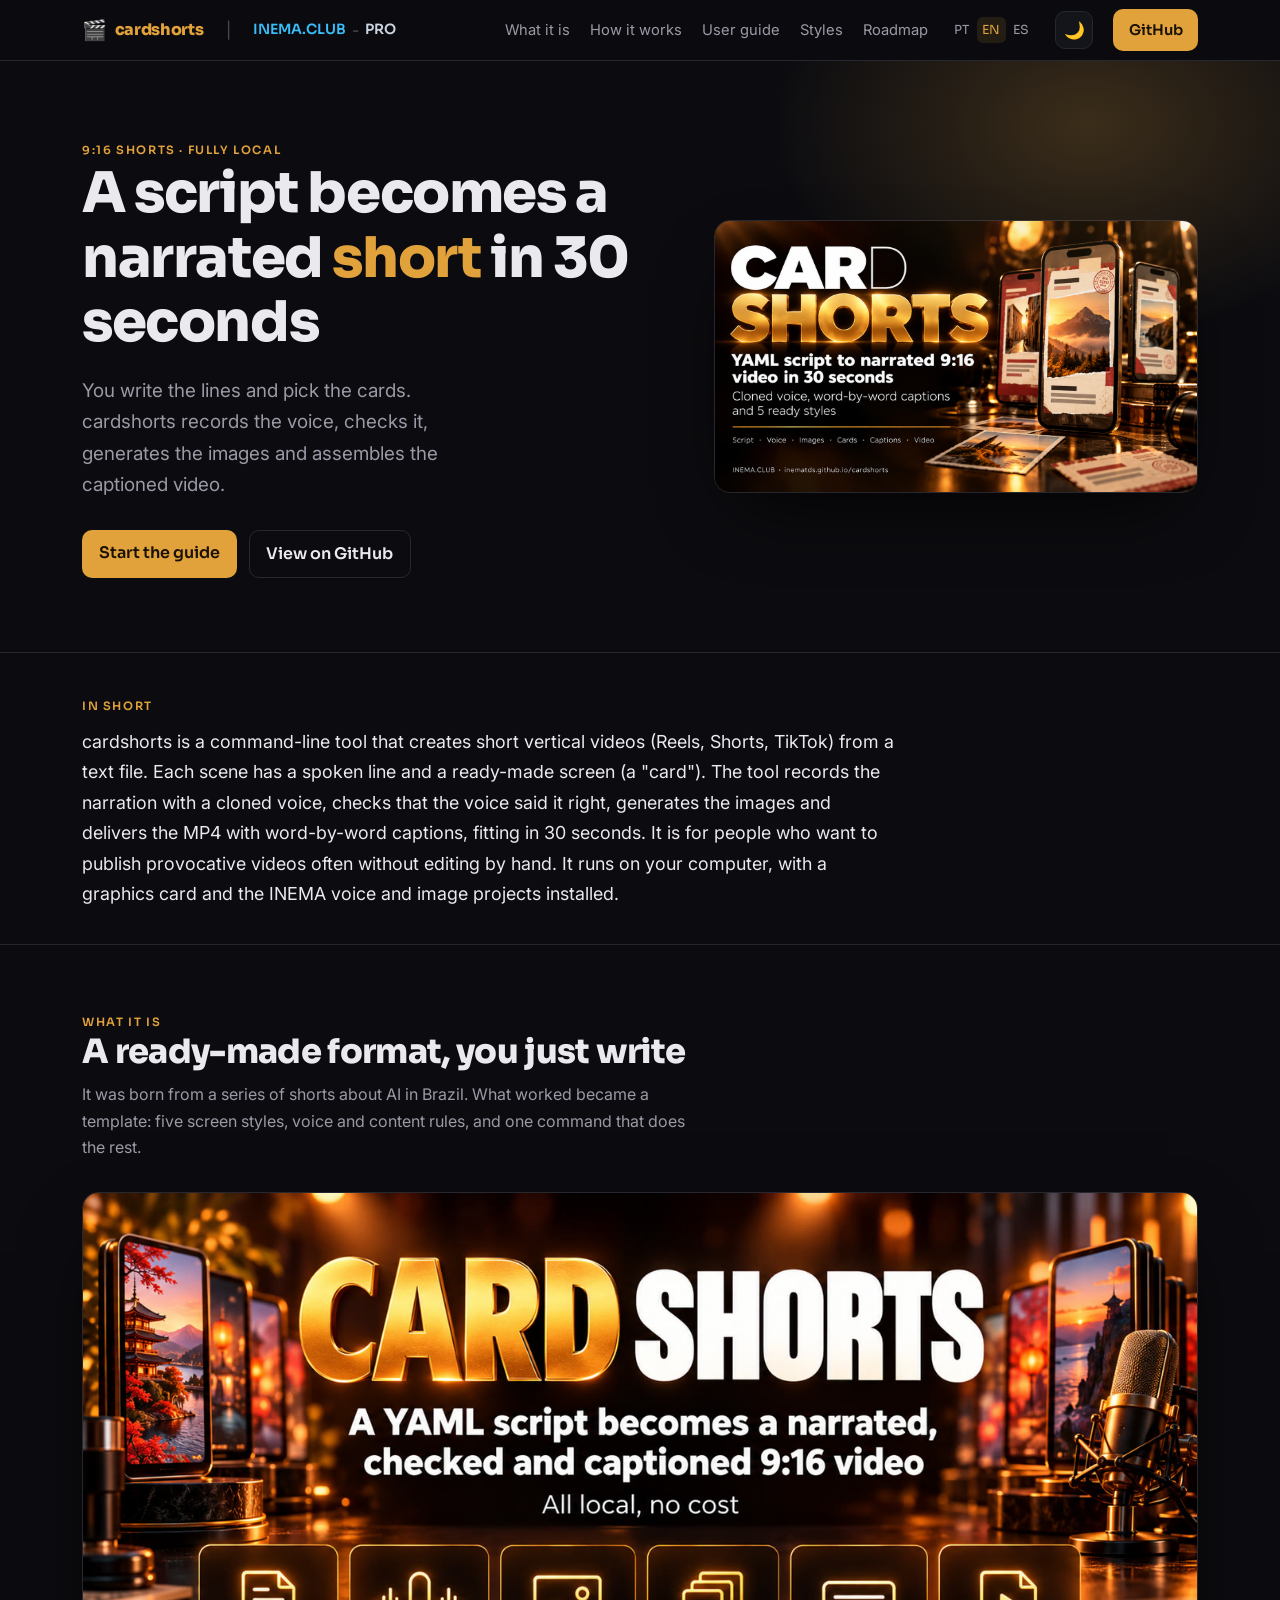
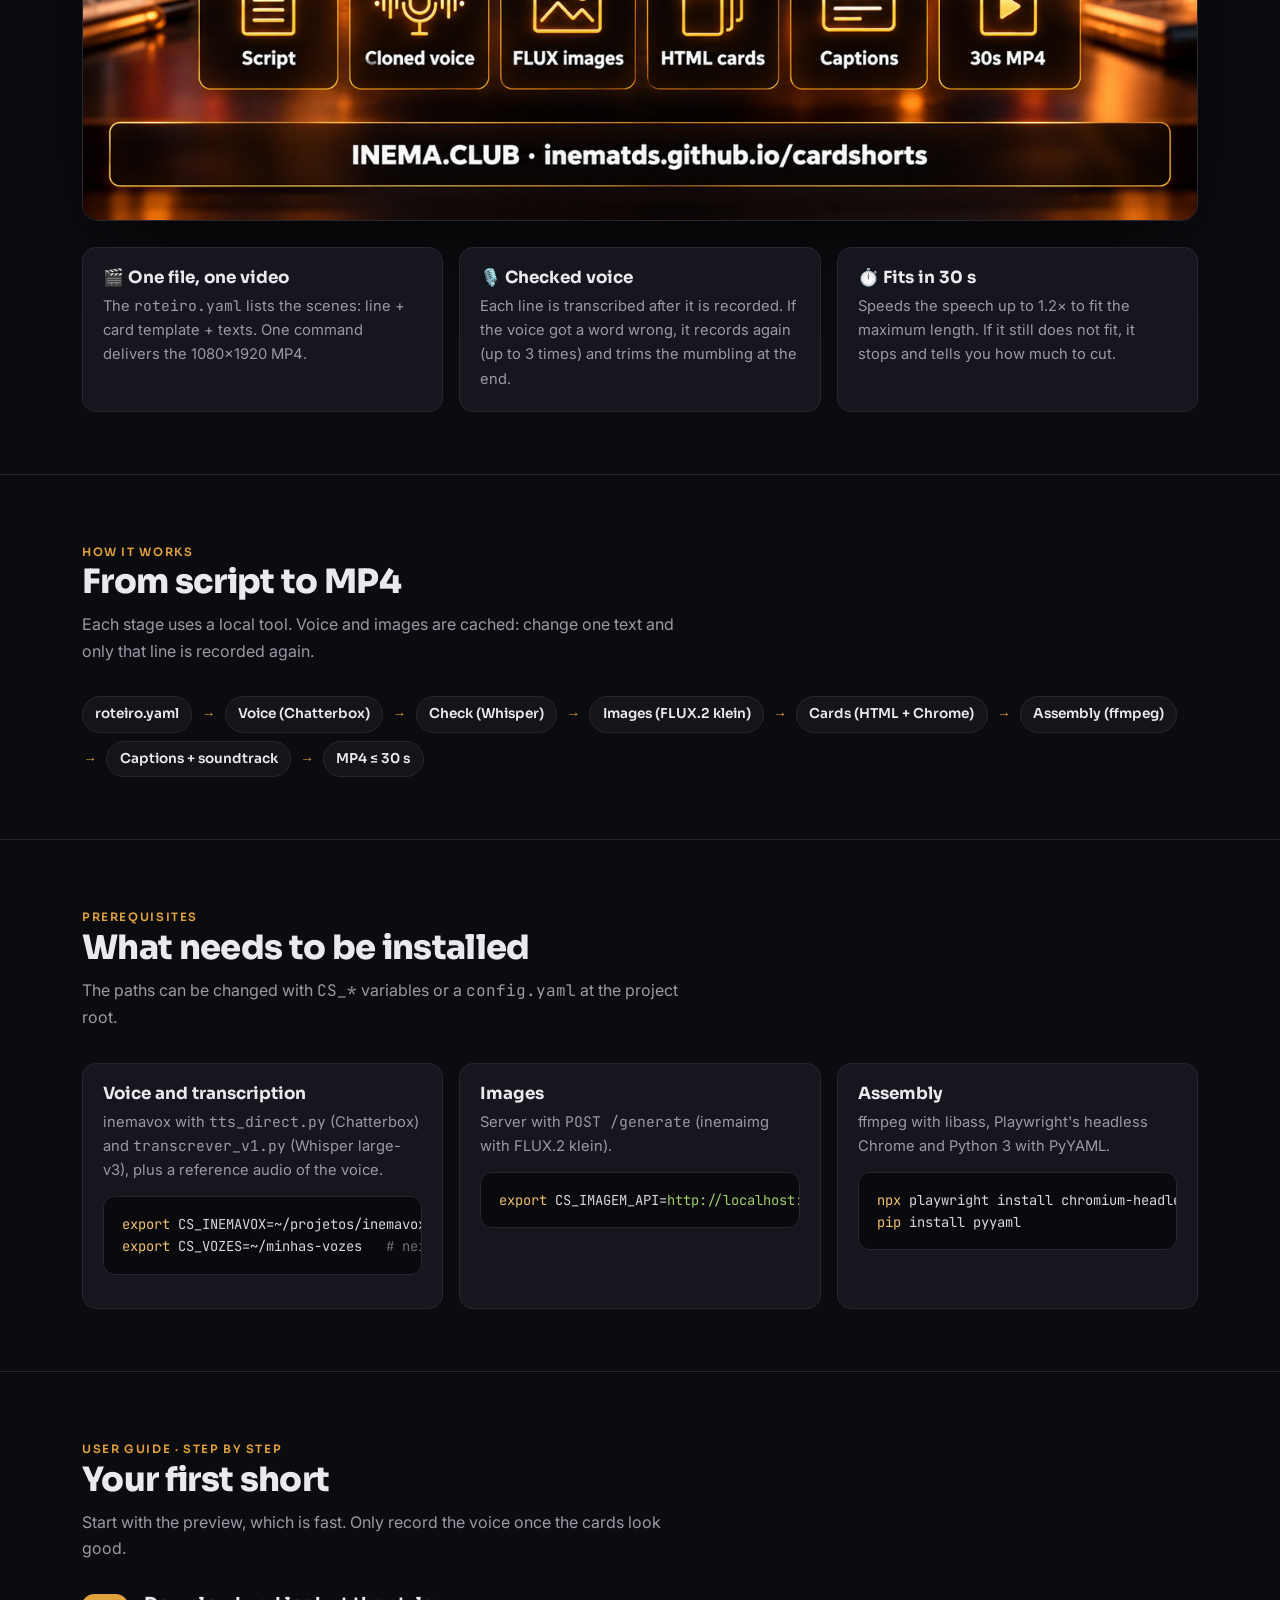
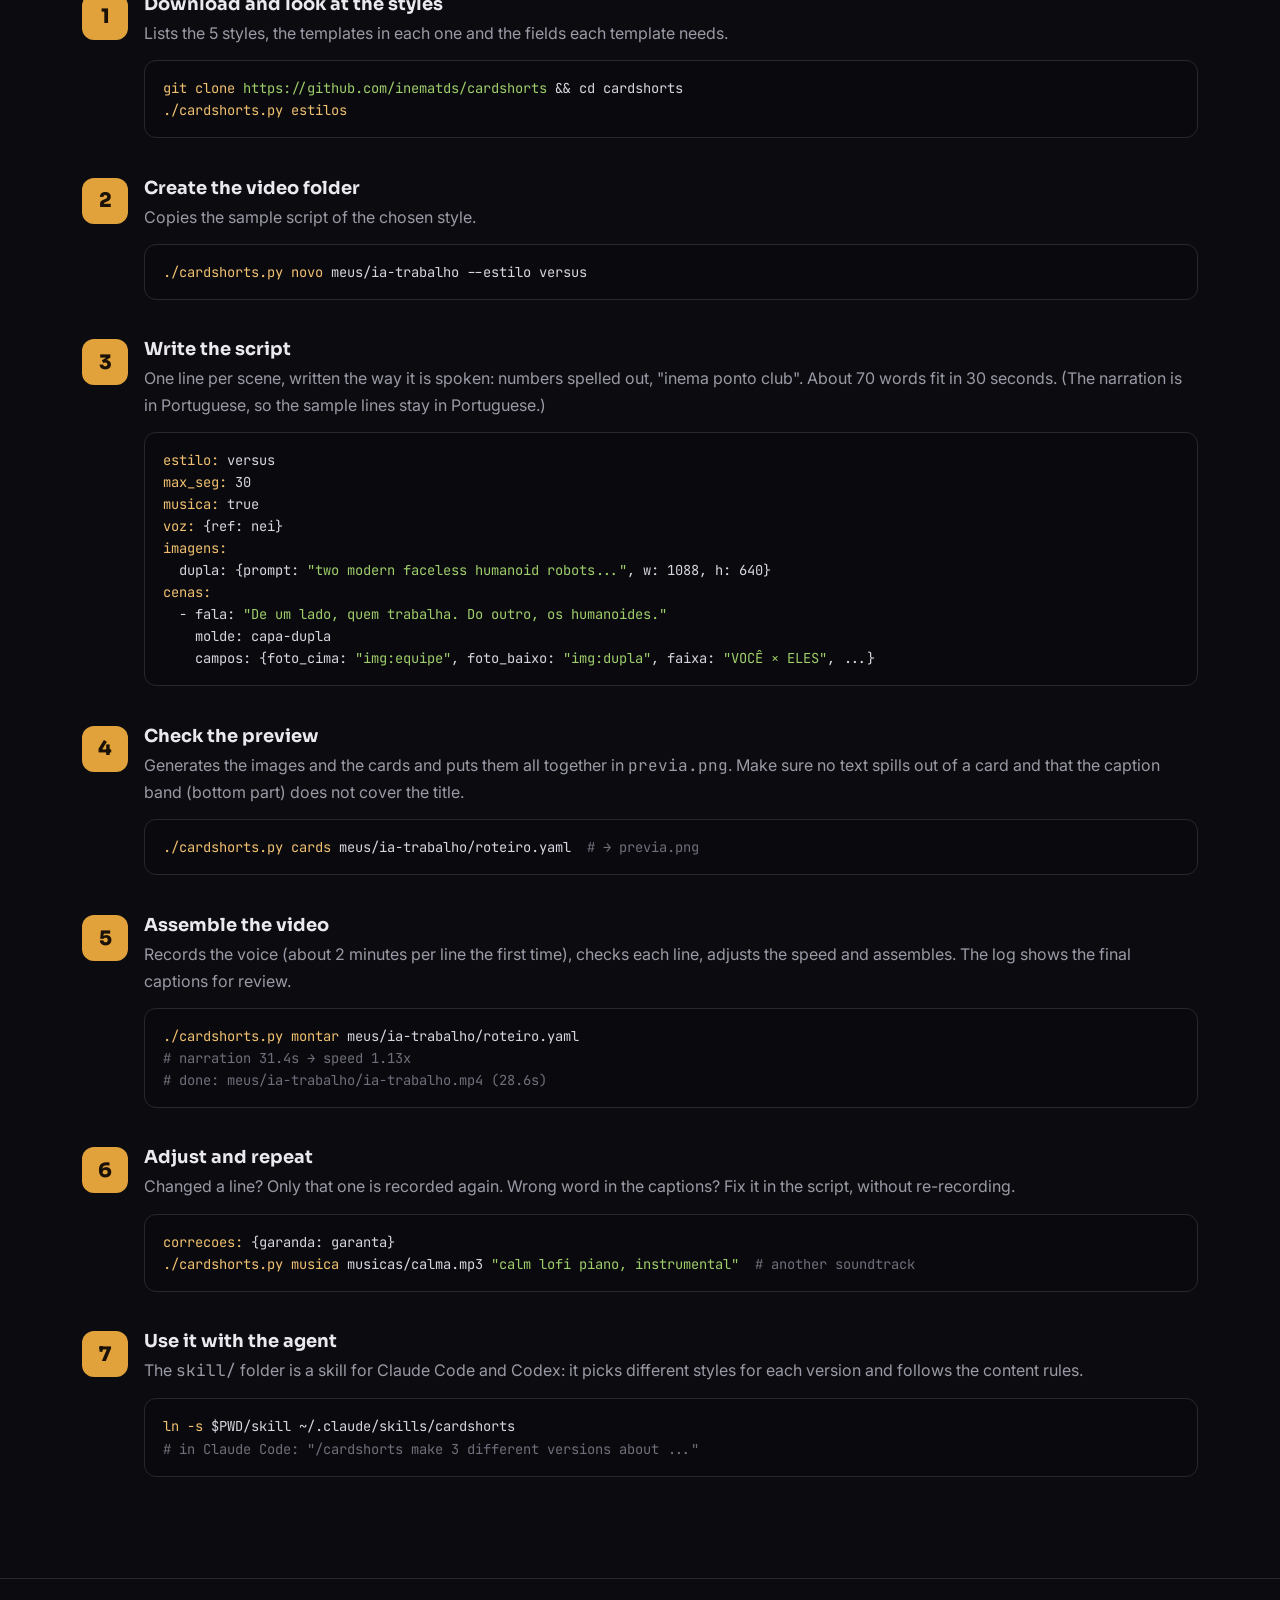
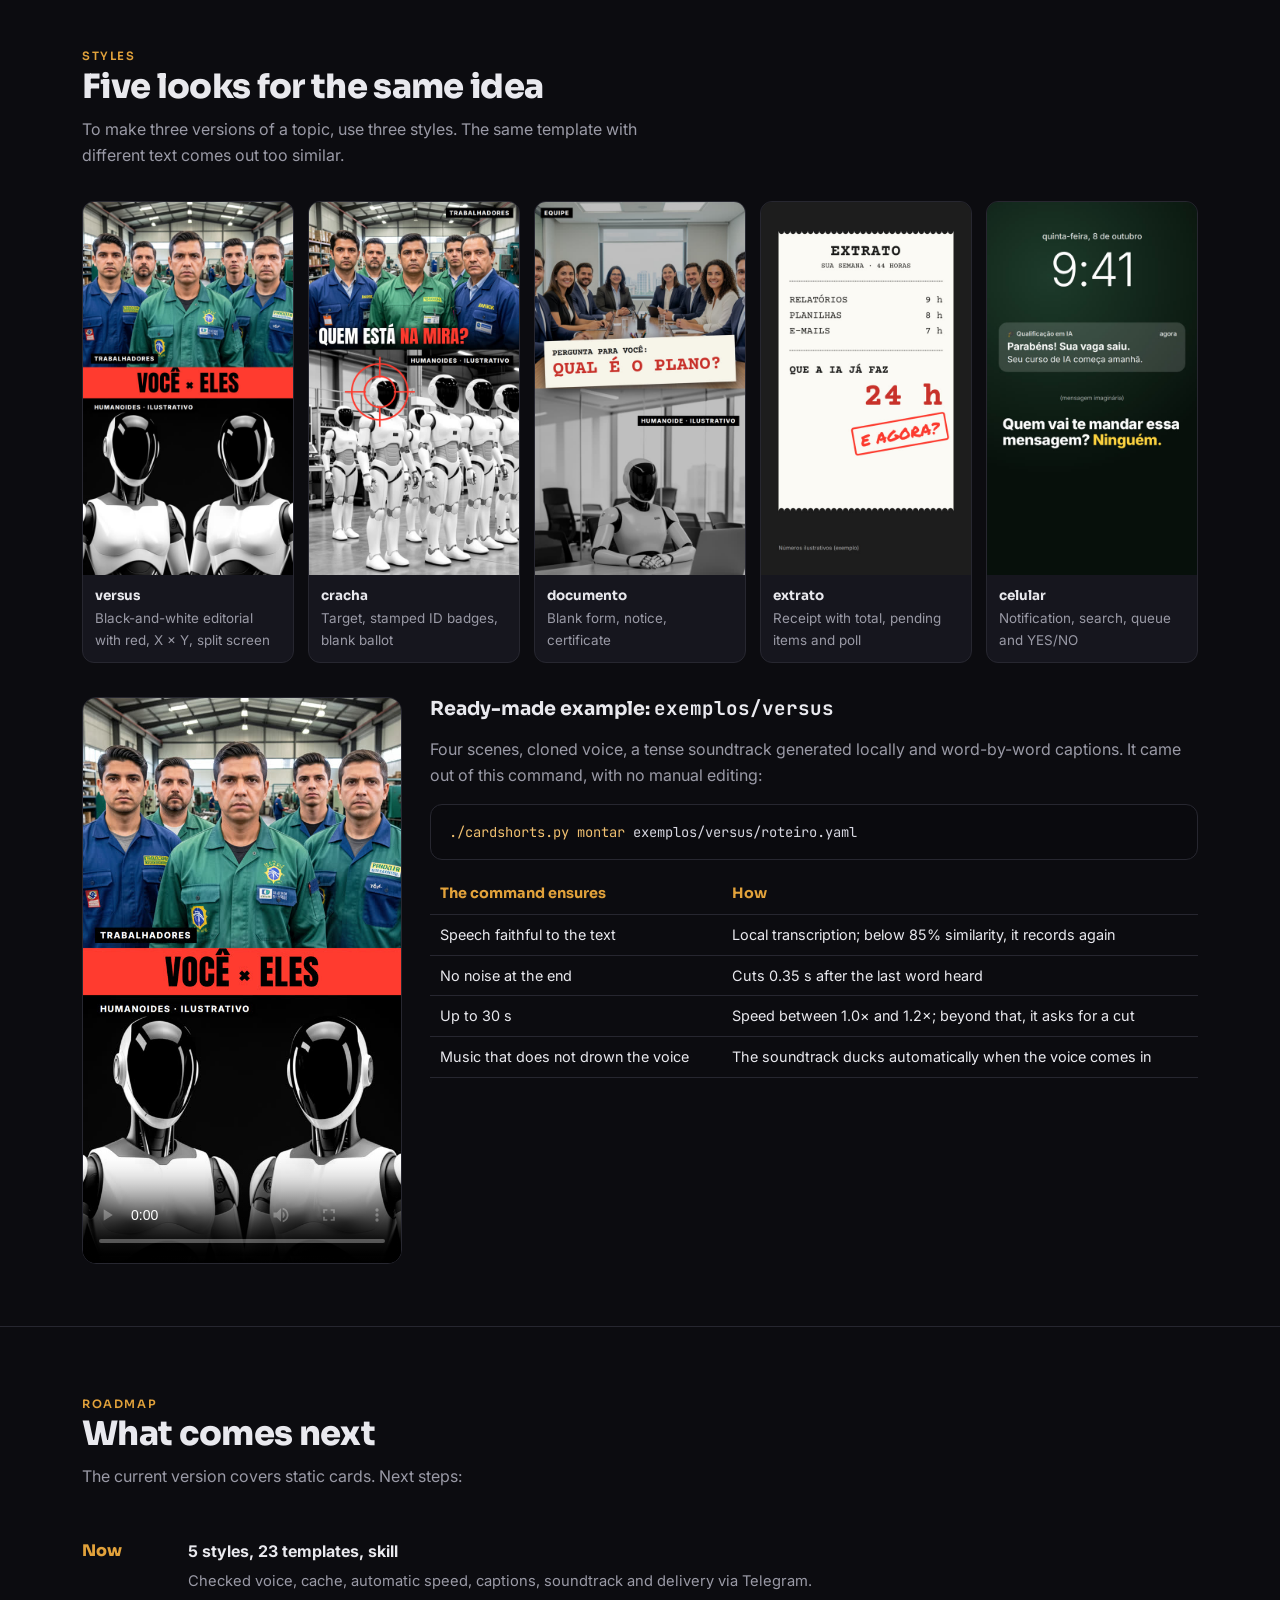
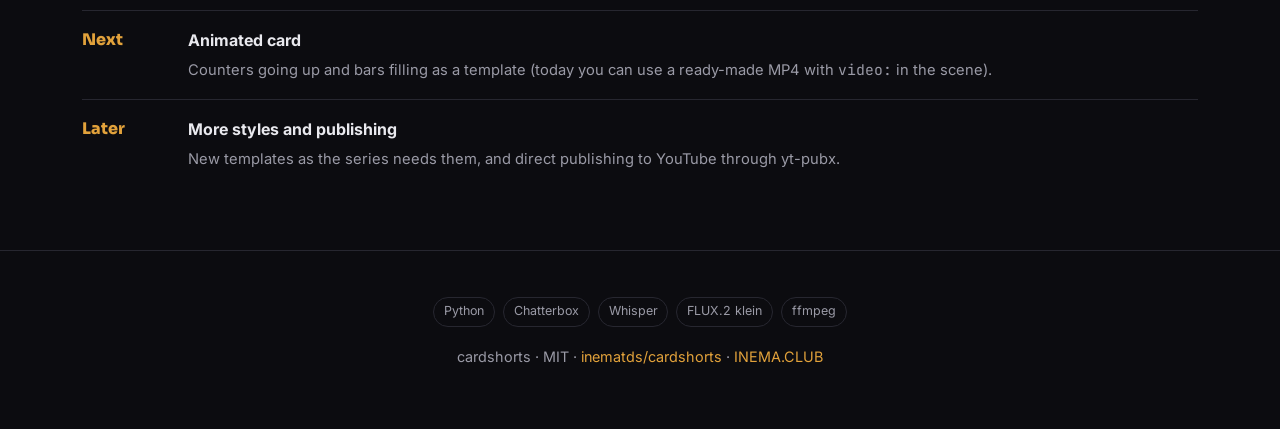
==== guia/en/index.html @ f358d2c5 "feat: arckhe-cardshorts - Arckhé AI" ====
<!DOCTYPE html>
<html lang="en">
<head>
<meta charset="utf-8">
<meta name="viewport" content="width=device-width, initial-scale=1">
<title>cardshorts — narrated 9:16 shorts from cards</title>
<meta name="description" content="Local tool that turns a YAML script into a narrated 9:16 short with a cloned voice, word-by-word captions and 5 ready-made card styles.">
<link rel="alternate" hreflang="pt-BR" href="https://inematds.github.io/cardshorts/guia/">
<link rel="alternate" hreflang="en" href="https://inematds.github.io/cardshorts/guia/en/">
<link rel="alternate" hreflang="es" href="https://inematds.github.io/cardshorts/guia/es/">
<link rel="preconnect" href="https://fonts.googleapis.com">
<link rel="preconnect" href="https://fonts.gstatic.com" crossorigin>
<link href="https://fonts.googleapis.com/css2?family=Sora:wght@400;600;800&family=Inter:wght@400;500;600&family=JetBrains+Mono:wght@400;600&display=swap" rel="stylesheet">
<style>
  :root{
    --bg:#0c0c10; --bg2:#14141b; --card:#16161e; --line:#272730;
    --txt:#e9e9ee; --mut:#9a9aa6; --amb:#E2A23B; --amb2:#f0c070; --sky:#38bdf8; --pro:#cbd5e1;
    color-scheme:dark;
  }
  body.light{
    --bg:#f6f7f9; --bg2:#eceef2; --card:#ffffff; --line:#e1e3ea;
    --txt:#1a1a22; --mut:#5b5b68; --amb:#b9791d; --amb2:#a16207; --sky:#0369a1; --pro:#b45309;
    color-scheme:light;
  }
  body.light .hero .glow{opacity:.5}
  body.light pre{background:#0e0e14;color:#d6d6e0}
  body.light pre .c{color:#8a8a98}
  *{box-sizing:border-box}
  html{scroll-behavior:smooth}
  body{margin:0;background:var(--bg);color:var(--txt);font:16px/1.65 Inter,system-ui,sans-serif;-webkit-font-smoothing:antialiased}
  h1,h2,h3{font-family:Sora,sans-serif;line-height:1.15;margin:0}
  a{color:var(--amb);text-decoration:none}
  code,pre{font-family:"JetBrains Mono",monospace}
  .wrap{max-width:1160px;margin:0 auto;padding:0 22px}
  .mut{color:var(--mut)} .amb{color:var(--amb)}
  .chip{display:inline-block;font-size:.72rem;letter-spacing:.14em;text-transform:uppercase;color:var(--amb);font-weight:600;font-family:Sora}
  nav{position:sticky;top:0;z-index:30;backdrop-filter:blur(12px);background:rgba(12,12,16,.78);border-bottom:1px solid var(--line)}
  nav .wrap{display:flex;align-items:center;gap:22px;height:60px}
  nav .brand{display:flex;align-items:center;gap:8px;font-family:Sora;font-weight:800;letter-spacing:-.02em;color:var(--amb)}
  nav .brand .emoji{font-size:1.25rem}
  nav .sep{color:var(--mut);opacity:.45}
  nav .inema{color:var(--sky);font-weight:600;font-size:.88rem;font-family:Sora}
  nav .inema:hover{filter:brightness(1.15)}
  nav .pro{color:var(--pro);font-weight:600;font-size:.88rem;font-family:Sora}
  nav .pro:hover{filter:brightness(1.15)}
  nav .clubpro{display:inline-flex;align-items:center;gap:6px}
  nav .links{margin-left:auto;display:flex;align-items:center;gap:20px;font-size:.92rem}
  nav .links a.sec{color:var(--mut)} nav .links a.sec:hover{color:var(--txt)}
  .lang{display:inline-flex;gap:2px;font-family:Sora;font-size:.78rem}
  .lang a{color:var(--mut);padding:.2em .45em;border-radius:6px} .lang a.on{color:var(--amb);background:rgba(226,162,59,.12)}
  .tgl{background:var(--bg2);border:1px solid var(--line);color:var(--txt);width:38px;height:38px;border-radius:10px;cursor:pointer;display:inline-flex;align-items:center;justify-content:center;font-size:1.05rem}
  .tgl:hover{border-color:var(--amb)}
  .btn{display:inline-block;background:var(--amb);color:#1a1206;font-weight:600;padding:.6em 1.05em;border-radius:10px;font-family:Sora}
  .btn.ghost{background:transparent;color:var(--txt);border:1px solid var(--line)}
  @media(max-width:760px){nav .links a.sec{display:none}}
  @media(max-width:520px){nav .wrap{gap:8px;padding:8px 14px;height:auto;flex-wrap:wrap} nav .links{gap:8px;margin-left:0;width:100%;justify-content:space-between} nav .btn{padding:.45em .7em;font-size:.82rem} .tgl{width:34px;height:34px}}
  .hero{position:relative;overflow:hidden;border-bottom:1px solid var(--line)}
  .hero .glow{position:absolute;inset:-40% -20% auto auto;width:70%;height:600px;background:radial-gradient(closest-side,rgba(226,162,59,.22),transparent 70%);pointer-events:none}
  .hero .wrap{display:grid;grid-template-columns:1.1fr .9fr;gap:40px;align-items:center;padding:74px 22px}
  .hero h1{font-size:clamp(2.2rem,5vw,3.5rem);font-weight:800;letter-spacing:-.025em}
  .hero p.lead{font-size:1.18rem;color:var(--mut);margin:1.1em 0 1.6em;max-width:34ch}
  .hero .cta{display:flex;gap:12px;flex-wrap:wrap}
  .hero figure{margin:0;border-radius:16px;overflow:hidden;border:1px solid var(--line);box-shadow:0 30px 80px -30px #000}
  .hero figure img{width:100%;display:block}
  .resumo{padding:38px 0 34px;border-bottom:1px solid var(--line)}
  .resumo p{font-size:1.12rem;line-height:1.7;max-width:74ch;margin:.55em 0 0}
  @media(max-width:780px){.hero .wrap{grid-template-columns:1fr;padding:48px 22px}}
  section{padding:62px 0;border-bottom:1px solid var(--line)}
  section h2{font-size:clamp(1.5rem,3.4vw,2.1rem);font-weight:800;letter-spacing:-.02em}
  section .sub{color:var(--mut);margin:.6em 0 2em;max-width:62ch}
  .grid{display:grid;gap:16px}
  .g3{grid-template-columns:repeat(3,1fr)} .g4{grid-template-columns:repeat(4,1fr)} .g2{grid-template-columns:repeat(2,1fr)}
  @media(max-width:820px){.g3,.g4{grid-template-columns:1fr 1fr}}
  @media(max-width:540px){.g2,.g3,.g4{grid-template-columns:1fr}}
  .card{background:var(--card);border:1px solid var(--line);border-radius:14px;padding:20px}
  .card h3{font-size:1.05rem;margin-bottom:.4em}
  .card p{color:var(--mut);font-size:.92rem;margin:0}
  .num{display:inline-flex;width:30px;height:30px;align-items:center;justify-content:center;border-radius:8px;background:rgba(226,162,59,.14);color:var(--amb);font-family:Sora;font-weight:800;font-size:.9rem;margin-bottom:.7em}
  .flow{display:flex;flex-wrap:wrap;gap:8px;align-items:center;margin-top:10px}
  .flow span{background:var(--bg2);border:1px solid var(--line);border-radius:999px;padding:.45em .9em;font-size:.85rem;font-family:Sora;font-weight:600}
  .flow .arr{color:var(--amb);border:none;background:none;padding:0 .1em}
  pre{background:#0a0a0e;border:1px solid var(--line);border-radius:12px;padding:16px 18px;overflow:auto;font-size:.86rem;line-height:1.6;color:#d6d6e0}
  pre .c{color:#6f6f7c} pre .k{color:var(--amb2)} pre .s{color:#9ece6a}
  .step{display:grid;grid-template-columns:46px minmax(0,1fr);gap:16px;margin-bottom:26px}
  .step>div,.card{min-width:0}
  p code,li code,td code{overflow-wrap:anywhere}
  .step .b{width:46px;height:46px;border-radius:12px;background:var(--amb);color:#1a1206;font-family:Sora;font-weight:800;font-size:1.25rem;display:flex;align-items:center;justify-content:center}
  .step h3{font-size:1.12rem;margin-bottom:.3em}
  .step p{color:var(--mut);margin:.2em 0 .7em}
  .ex{display:grid;grid-template-columns:1fr 1fr;gap:18px}
  @media(max-width:680px){.ex{grid-template-columns:1fr}}
  .ex figure{margin:0;border-radius:14px;overflow:hidden;border:1px solid var(--line)}
  .ex figure img{width:100%;display:block}
  .ex figcaption{padding:12px 14px;font-size:.88rem;color:var(--mut);background:var(--card)}
  .phase{display:flex;gap:14px;padding:16px 0;border-bottom:1px solid var(--line)}
  .phase:last-child{border:none}
  .phase .tag{flex:0 0 92px;font-family:Sora;font-weight:800;color:var(--amb)}
  .phase .d strong{display:block;margin-bottom:.2em}
  .phase .d span{color:var(--mut);font-size:.92rem}
  footer{padding:46px 0;text-align:center;color:var(--mut);font-size:.9rem}
  .pill{display:inline-block;border:1px solid var(--line);border-radius:999px;padding:.3em .8em;font-size:.78rem;color:var(--mut);margin:0 4px}
  .estilos{display:grid;grid-template-columns:repeat(5,1fr);gap:14px}
  @media(max-width:900px){.estilos{grid-template-columns:repeat(2,1fr)}}
  .estilos figure{margin:0;border-radius:12px;overflow:hidden;border:1px solid var(--line);background:var(--card)}
  .estilos img{width:100%;display:block}
  .estilos figcaption{padding:10px 12px;font-size:.84rem;color:var(--mut)}
  .estilos figcaption b{color:var(--txt);font-family:Sora;display:block}
  .demo{display:grid;grid-template-columns:320px 1fr;gap:28px;align-items:start}
  @media(max-width:760px){.demo{grid-template-columns:1fr}}
  .demo>*{min-width:0}
  .demo video{width:100%;border-radius:14px;border:1px solid var(--line);background:#000}
  table{border-collapse:collapse;width:100%;font-size:.9rem}
  td,th{border-bottom:1px solid var(--line);padding:8px 10px;text-align:left;vertical-align:top}
  th{font-family:Sora;color:var(--amb)}
  .tbl{overflow-x:auto}
</style>
</head>
<body>

<nav><div class="wrap">
  <a class="brand" href="#top"><span class="emoji">🎬</span> cardshorts</a>
  <span class="sep">|</span>
  <span class="clubpro">
    <a class="inema" href="https://inema.club" target="_blank" rel="noopener">INEMA.CLUB</a>
    <span class="sep">-</span>
    <a class="pro" href="https://inema.pro" target="_blank" rel="noopener">PRO</a>
  </span>
  <div class="links">
    <a class="sec" href="#oque">What it is</a>
    <a class="sec" href="#fluxo">How it works</a>
    <a class="sec" href="#guia">User guide</a>
    <a class="sec" href="#estilos">Styles</a>
    <a class="sec" href="#roadmap">Roadmap</a>
    <span class="lang"><a href="../">PT</a><a class="on" href="./">EN</a><a href="../es/">ES</a></span>
    <button class="tgl" id="themeToggle" aria-label="Toggle theme" title="Toggle theme">🌙</button>
    <a class="btn" href="https://github.com/inematds/cardshorts" target="_blank" rel="noopener">GitHub</a>
  </div>
</div></nav>

<header class="hero" id="top">
  <div class="glow"></div>
  <div class="wrap">
    <div>
      <span class="chip">9:16 Shorts · fully local</span>
      <h1>A script becomes a narrated <span class="amb">short</span> in 30 seconds</h1>
      <p class="lead">You write the lines and pick the cards. cardshorts records the voice, checks it, generates the images and assembles the captioned video.</p>
      <div class="cta">
        <a class="btn" href="#guia">Start the guide</a>
        <a class="btn ghost" href="https://github.com/inematds/cardshorts" target="_blank" rel="noopener">View on GitHub</a>
      </div>
    </div>
    <figure><img src="../assets/banner-en.jpg" alt="cardshorts banner: a YAML script becomes a narrated 9:16 video"></figure>
  </div>
</header>

<section id="resumo" class="resumo"><div class="wrap">
  <span class="chip">In short</span>
  <p>cardshorts is a command-line tool that creates short vertical videos (Reels, Shorts, TikTok) from a text file. Each scene has a spoken line and a ready-made screen (a "card"). The tool records the narration with a cloned voice, checks that the voice said it right, generates the images and delivers the MP4 with word-by-word captions, fitting in 30 seconds. It is for people who want to publish provocative videos often without editing by hand. It runs on your computer, with a graphics card and the INEMA voice and image projects installed.</p>
</div></section>

<section id="oque"><div class="wrap">
  <span class="chip">What it is</span>
  <h2>A ready-made format, you just write</h2>
  <p class="sub">It was born from a series of shorts about AI in Brazil. What worked became a template: five screen styles, voice and content rules, and one command that does the rest.</p>
  <figure style="margin:0 0 26px;border-radius:16px;overflow:hidden;border:1px solid var(--line);box-shadow:0 30px 80px -30px #000"><img src="../assets/banner-grade-en.jpg" alt="cardshorts stages: script, voice, images, cards, captions and video" loading="lazy" style="width:100%;display:block"></figure>
  <div class="grid g3">
    <div class="card"><h3>🎬 One file, one video</h3><p>The <code>roteiro.yaml</code> lists the scenes: line + card template + texts. One command delivers the 1080×1920 MP4.</p></div>
    <div class="card"><h3>🎙️ Checked voice</h3><p>Each line is transcribed after it is recorded. If the voice got a word wrong, it records again (up to 3 times) and trims the mumbling at the end.</p></div>
    <div class="card"><h3>⏱️ Fits in 30 s</h3><p>Speeds the speech up to 1.2× to fit the maximum length. If it still does not fit, it stops and tells you how much to cut.</p></div>
  </div>
</div></section>

<section id="fluxo"><div class="wrap">
  <span class="chip">How it works</span>
  <h2>From script to MP4</h2>
  <p class="sub">Each stage uses a local tool. Voice and images are cached: change one text and only that line is recorded again.</p>
  <div class="flow">
    <span>roteiro.yaml</span><span class="arr">→</span>
    <span>Voice (Chatterbox)</span><span class="arr">→</span>
    <span>Check (Whisper)</span><span class="arr">→</span>
    <span>Images (FLUX.2 klein)</span><span class="arr">→</span>
    <span>Cards (HTML + Chrome)</span><span class="arr">→</span>
    <span>Assembly (ffmpeg)</span><span class="arr">→</span>
    <span>Captions + soundtrack</span><span class="arr">→</span>
    <span>MP4 ≤ 30 s</span>
  </div>
</div></section>

<section id="pre"><div class="wrap">
  <span class="chip">Prerequisites</span>
  <h2>What needs to be installed</h2>
  <p class="sub">The paths can be changed with <code>CS_*</code> variables or a <code>config.yaml</code> at the project root.</p>
  <div class="grid g3">
    <div class="card"><h3>Voice and transcription</h3><p>inemavox with <code>tts_direct.py</code> (Chatterbox) and <code>transcrever_v1.py</code> (Whisper large-v3), plus a reference audio of the voice.</p><pre><span class="k">export</span> CS_INEMAVOX=~/projetos/inemavox
<span class="k">export</span> CS_VOZES=~/minhas-vozes   <span class="c"># nei.wav, etc.</span></pre></div>
    <div class="card"><h3>Images</h3><p>Server with <code>POST /generate</code> (inemaimg with FLUX.2 klein).</p><pre><span class="k">export</span> CS_IMAGEM_API=<span class="s">http://localhost:8000/generate</span></pre></div>
    <div class="card"><h3>Assembly</h3><p>ffmpeg with libass, Playwright's headless Chrome and Python 3 with PyYAML.</p><pre><span class="k">npx</span> playwright install chromium-headless-shell
<span class="k">pip</span> install pyyaml</pre></div>
  </div>
</div></section>

<section id="guia"><div class="wrap">
  <span class="chip">User guide · step by step</span>
  <h2>Your first short</h2>
  <p class="sub">Start with the preview, which is fast. Only record the voice once the cards look good.</p>

  <div class="step"><div class="b">1</div><div>
    <h3>Download and look at the styles</h3>
    <p>Lists the 5 styles, the templates in each one and the fields each template needs.</p>
<pre><span class="k">git clone</span> <span class="s">https://github.com/inematds/cardshorts</span> && cd cardshorts
<span class="k">./cardshorts.py estilos</span></pre>
  </div></div>

  <div class="step"><div class="b">2</div><div>
    <h3>Create the video folder</h3>
    <p>Copies the sample script of the chosen style.</p>
<pre><span class="k">./cardshorts.py novo</span> meus/ia-trabalho --estilo versus</pre>
  </div></div>

  <div class="step"><div class="b">3</div><div>
    <h3>Write the script</h3>
    <p>One line per scene, written the way it is spoken: numbers spelled out, "inema ponto club". About 70 words fit in 30 seconds. (The narration is in Portuguese, so the sample lines stay in Portuguese.)</p>
<pre><span class="k">estilo:</span> versus
<span class="k">max_seg:</span> 30
<span class="k">musica:</span> true
<span class="k">voz:</span> {ref: nei}
<span class="k">imagens:</span>
  dupla: {prompt: <span class="s">"two modern faceless humanoid robots..."</span>, w: 1088, h: 640}
<span class="k">cenas:</span>
  - fala: <span class="s">"De um lado, quem trabalha. Do outro, os humanoides."</span>
    molde: capa-dupla
    campos: {foto_cima: <span class="s">"img:equipe"</span>, foto_baixo: <span class="s">"img:dupla"</span>, faixa: <span class="s">"VOCÊ × ELES"</span>, ...}</pre>
  </div></div>

  <div class="step"><div class="b">4</div><div>
    <h3>Check the preview</h3>
    <p>Generates the images and the cards and puts them all together in <code>previa.png</code>. Make sure no text spills out of a card and that the caption band (bottom part) does not cover the title.</p>
<pre><span class="k">./cardshorts.py cards</span> meus/ia-trabalho/roteiro.yaml  <span class="c"># → previa.png</span></pre>
  </div></div>

  <div class="step"><div class="b">5</div><div>
    <h3>Assemble the video</h3>
    <p>Records the voice (about 2 minutes per line the first time), checks each line, adjusts the speed and assembles. The log shows the final captions for review.</p>
<pre><span class="k">./cardshorts.py montar</span> meus/ia-trabalho/roteiro.yaml
<span class="c"># narration 31.4s → speed 1.13x</span>
<span class="c"># done: meus/ia-trabalho/ia-trabalho.mp4 (28.6s)</span></pre>
  </div></div>

  <div class="step"><div class="b">6</div><div>
    <h3>Adjust and repeat</h3>
    <p>Changed a line? Only that one is recorded again. Wrong word in the captions? Fix it in the script, without re-recording.</p>
<pre><span class="k">correcoes:</span> {garanda: garanta}
<span class="k">./cardshorts.py musica</span> musicas/calma.mp3 <span class="s">"calm lofi piano, instrumental"</span>  <span class="c"># another soundtrack</span></pre>
  </div></div>

  <div class="step"><div class="b">7</div><div>
    <h3>Use it with the agent</h3>
    <p>The <code>skill/</code> folder is a skill for Claude Code and Codex: it picks different styles for each version and follows the content rules.</p>
<pre><span class="k">ln -s</span> $PWD/skill ~/.claude/skills/cardshorts
<span class="c"># in Claude Code: "/cardshorts make 3 different versions about ..."</span></pre>
  </div></div>
</div></section>

<section id="estilos"><div class="wrap">
  <span class="chip">Styles</span>
  <h2>Five looks for the same idea</h2>
  <p class="sub">To make three versions of a topic, use three styles. The same template with different text comes out too similar.</p>
  <div class="estilos">
    <figure><img src="../assets/estilo-versus.jpg" alt="versus style" loading="lazy"><figcaption><b>versus</b>Black-and-white editorial with red, X × Y, split screen</figcaption></figure>
    <figure><img src="../assets/estilo-cracha.jpg" alt="cracha style" loading="lazy"><figcaption><b>cracha</b>Target, stamped ID badges, blank ballot</figcaption></figure>
    <figure><img src="../assets/estilo-documento.jpg" alt="documento style" loading="lazy"><figcaption><b>documento</b>Blank form, notice, certificate</figcaption></figure>
    <figure><img src="../assets/estilo-extrato.jpg" alt="extrato style" loading="lazy"><figcaption><b>extrato</b>Receipt with total, pending items and poll</figcaption></figure>
    <figure><img src="../assets/estilo-celular.jpg" alt="celular style" loading="lazy"><figcaption><b>celular</b>Notification, search, queue and YES/NO</figcaption></figure>
  </div>
  <div class="demo" style="margin-top:34px">
    <video src="../assets/demo-versus.mp4" controls playsinline preload="metadata" poster="../assets/estilo-versus.jpg"></video>
    <div>
      <h3 style="font-size:1.2rem">Ready-made example: <code>exemplos/versus</code></h3>
      <p class="mut">Four scenes, cloned voice, a tense soundtrack generated locally and word-by-word captions. It came out of this command, with no manual editing:</p>
<pre><span class="k">./cardshorts.py montar</span> exemplos/versus/roteiro.yaml</pre>
      <div class="tbl"><table>
        <tr><th>The command ensures</th><th>How</th></tr>
        <tr><td>Speech faithful to the text</td><td>Local transcription; below 85% similarity, it records again</td></tr>
        <tr><td>No noise at the end</td><td>Cuts 0.35 s after the last word heard</td></tr>
        <tr><td>Up to 30 s</td><td>Speed between 1.0× and 1.2×; beyond that, it asks for a cut</td></tr>
        <tr><td>Music that does not drown the voice</td><td>The soundtrack ducks automatically when the voice comes in</td></tr>
      </table></div>
    </div>
  </div>
</div></section>

<section id="roadmap"><div class="wrap">
  <span class="chip">Roadmap</span>
  <h2>What comes next</h2>
  <p class="sub">The current version covers static cards. Next steps:</p>
  <div class="phase"><div class="tag">Now</div><div class="d"><strong>5 styles, 23 templates, skill</strong><span>Checked voice, cache, automatic speed, captions, soundtrack and delivery via Telegram.</span></div></div>
  <div class="phase"><div class="tag">Next</div><div class="d"><strong>Animated card</strong><span>Counters going up and bars filling as a template (today you can use a ready-made MP4 with <code>video:</code> in the scene).</span></div></div>
  <div class="phase"><div class="tag">Later</div><div class="d"><strong>More styles and publishing</strong><span>New templates as the series needs them, and direct publishing to YouTube through yt-pubx.</span></div></div>
</div></section>

<footer>
  <div class="wrap">
    <div class="pill">Python</div><div class="pill">Chatterbox</div><div class="pill">Whisper</div><div class="pill">FLUX.2 klein</div><div class="pill">ffmpeg</div>
    <p style="margin-top:18px">cardshorts · MIT ·
      <a href="https://github.com/inematds/cardshorts">inematds/cardshorts</a> ·
      <a href="https://inema.club">INEMA.CLUB</a></p>
  </div>
</footer>

<script>
  (function(){
    var KEY='cardshorts-theme'; // replace cardshorts with the project name
    var b=document.body, t=document.getElementById('themeToggle');
    var s=null;try{s=localStorage.getItem(KEY)}catch(e){}
    if(s==='light'){ b.classList.add('light'); t.textContent='☀️'; }
    t.addEventListener('click',function(){
      var light=b.classList.toggle('light');
      t.textContent=light?'☀️':'🌙';
      try{localStorage.setItem(KEY, light?'light':'dark')}catch(e){}
    });
  })();
</script>
</body>
</html>
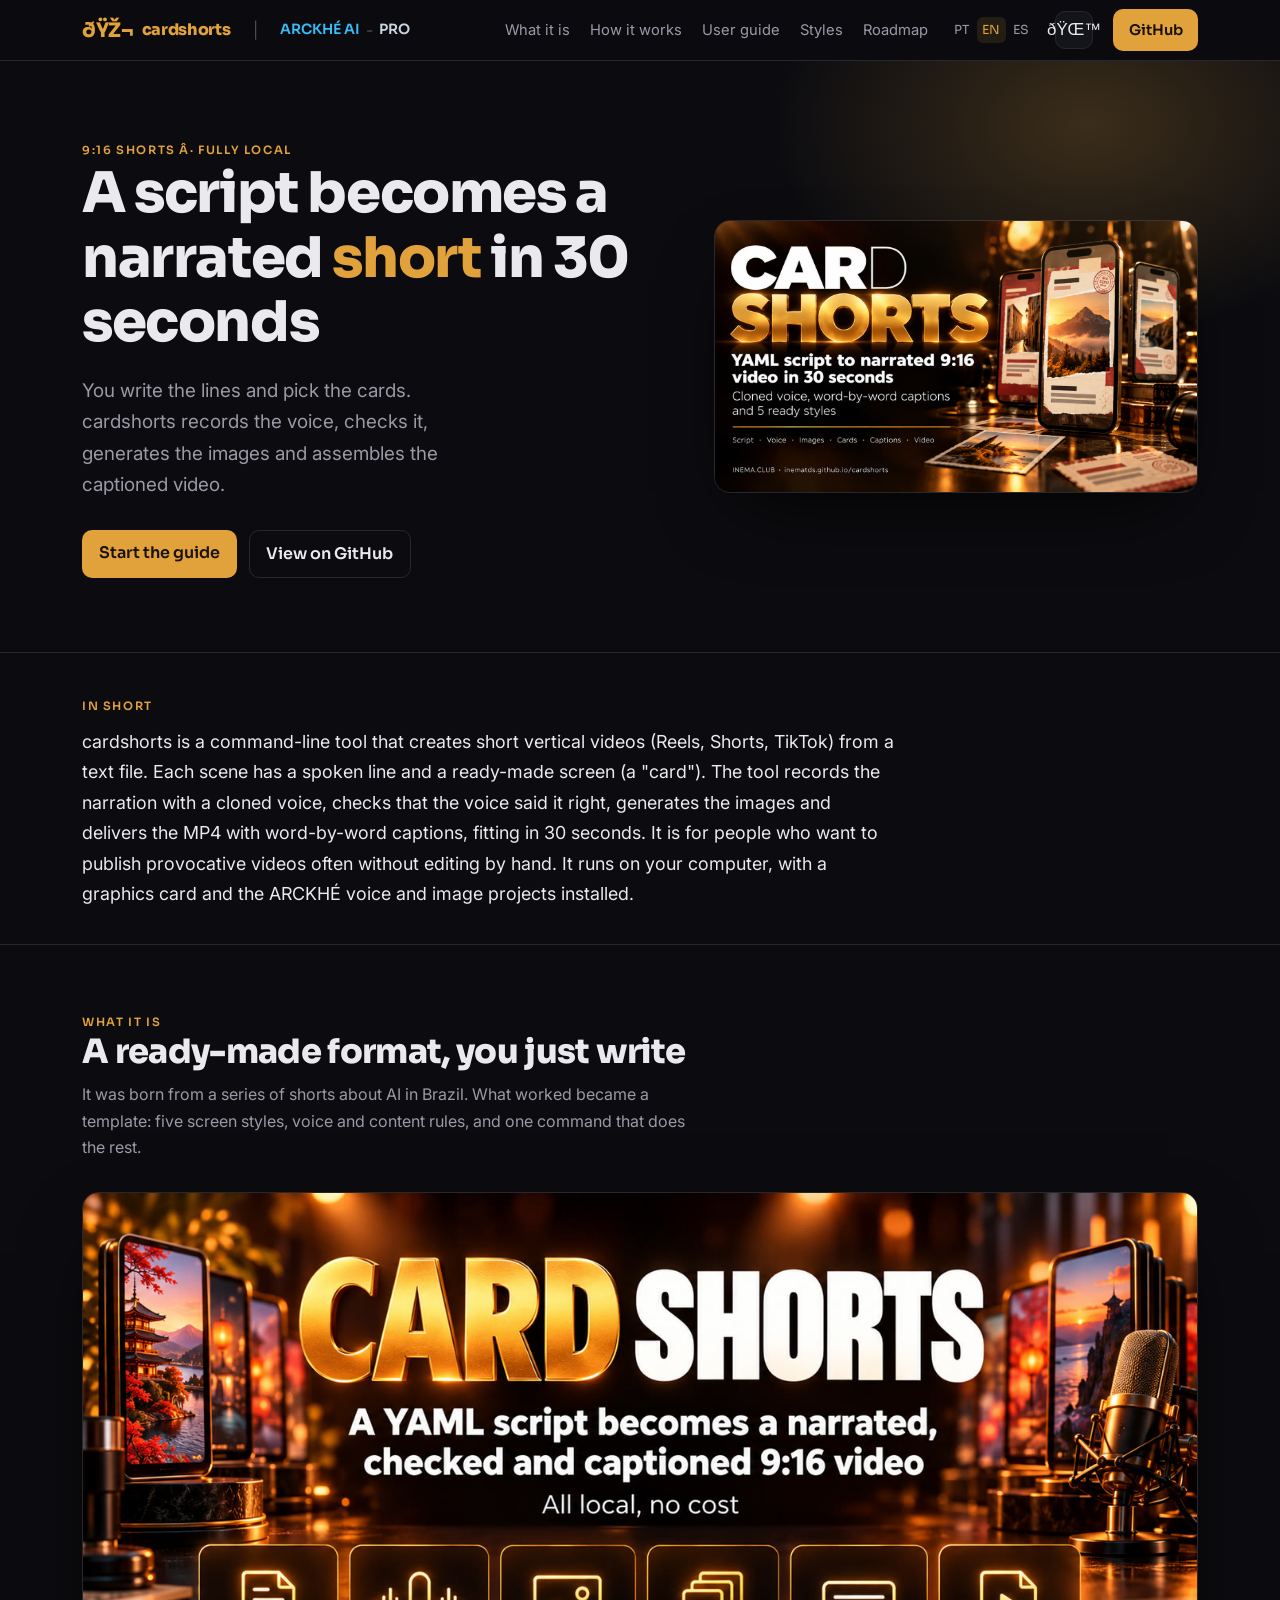
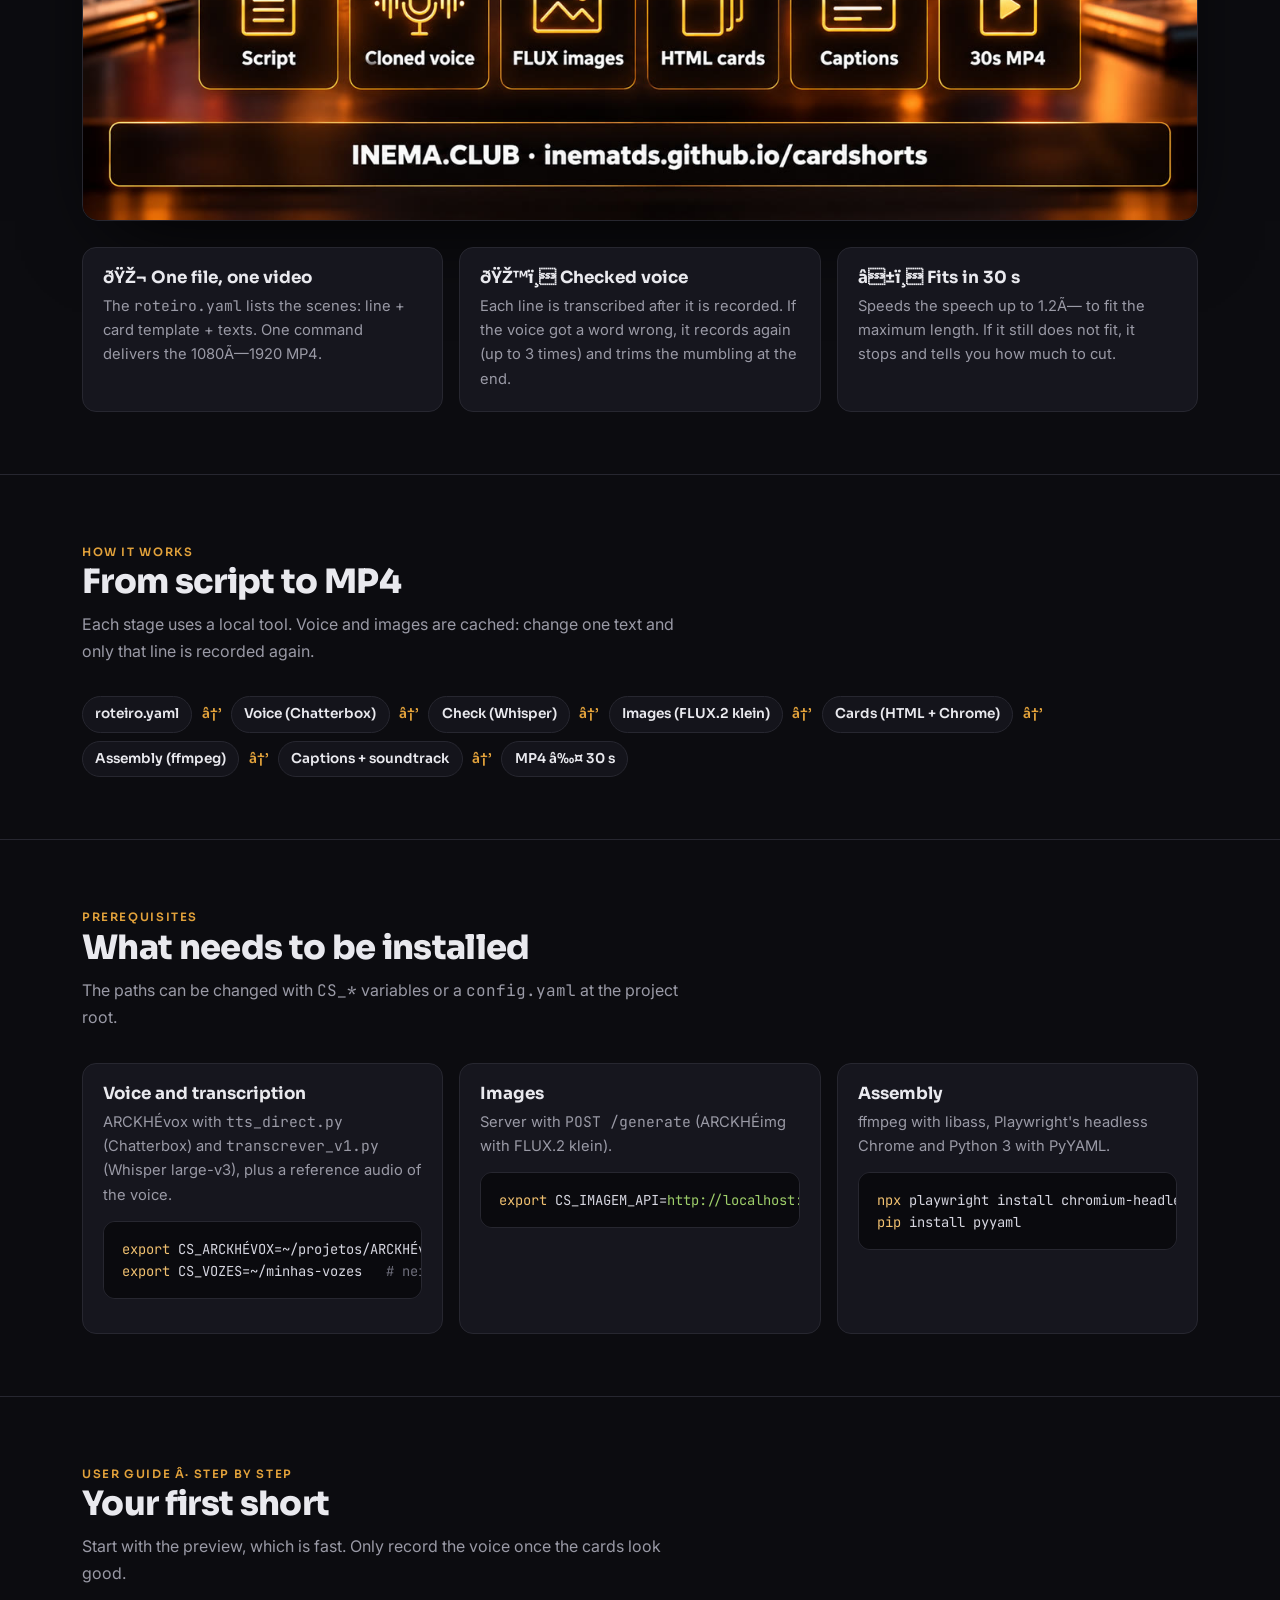
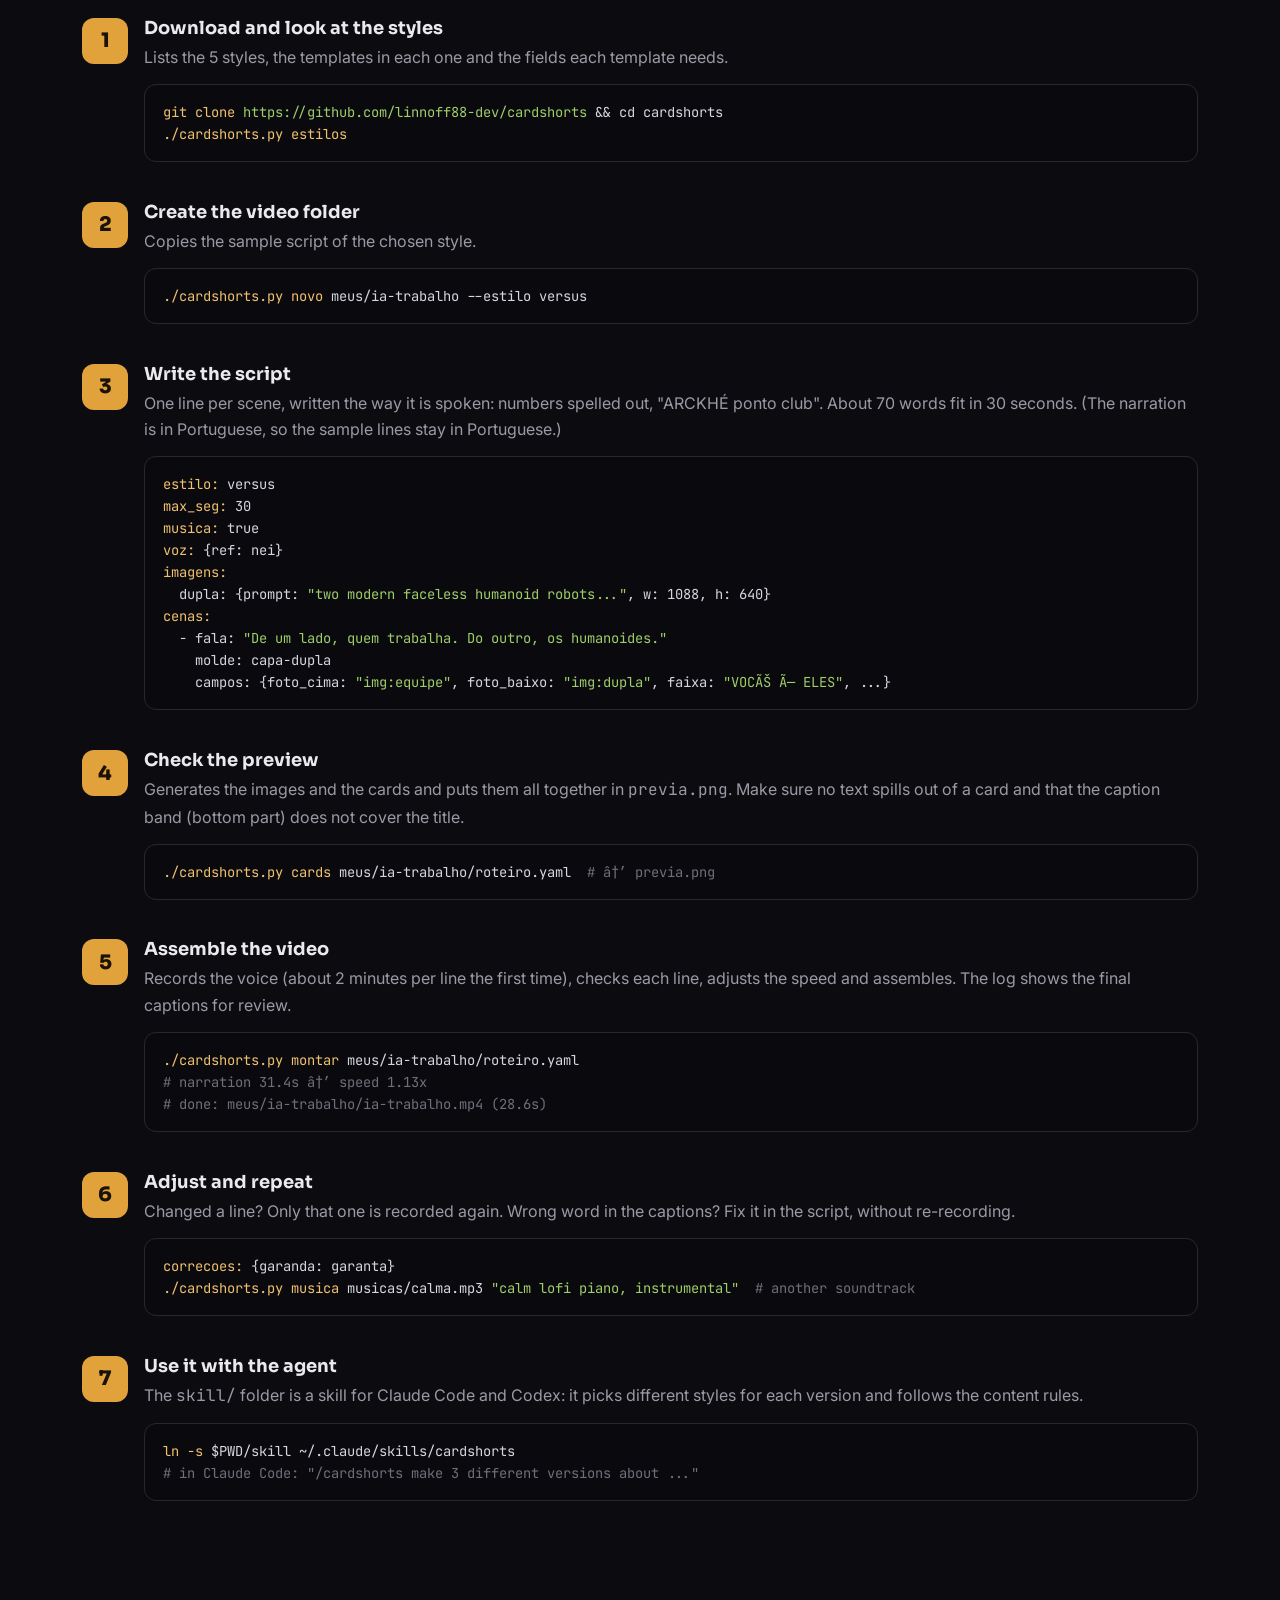
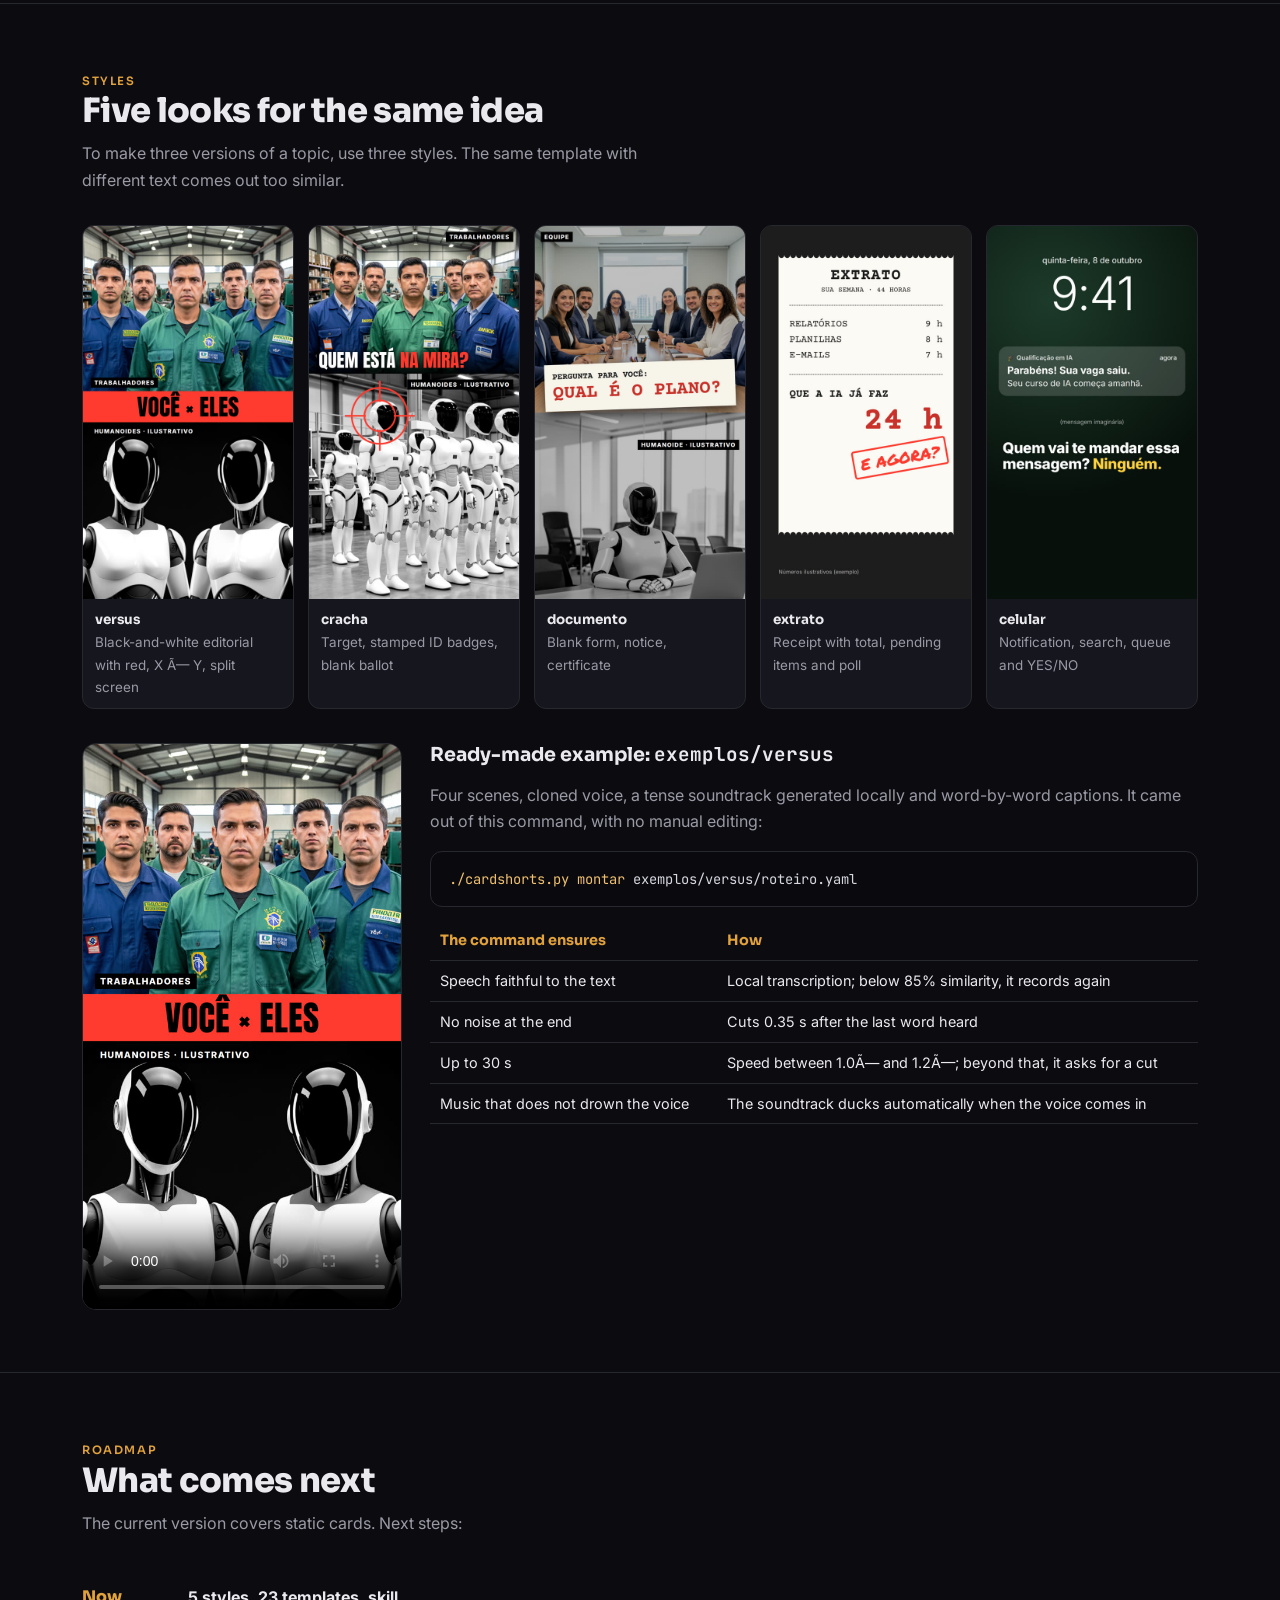
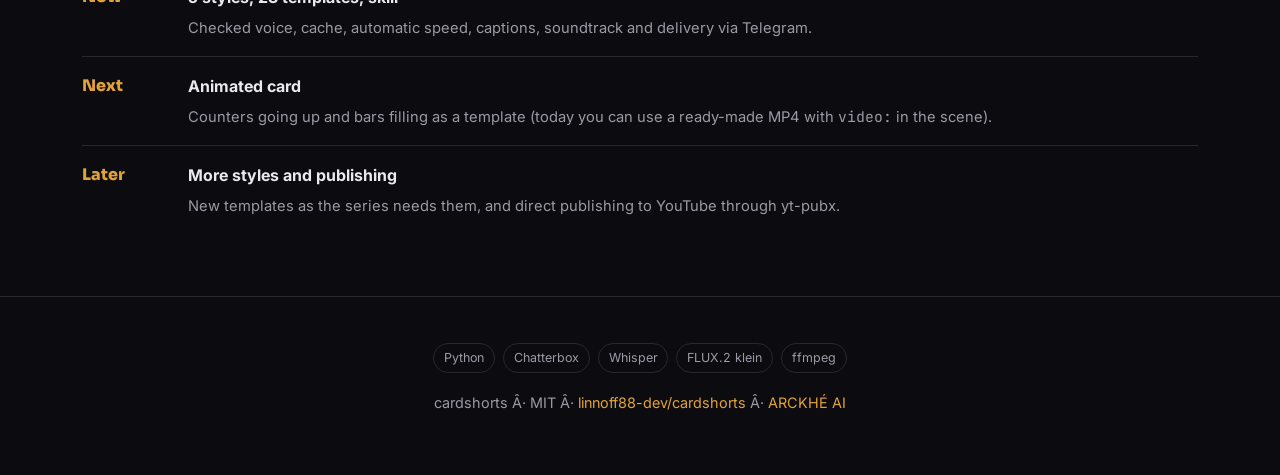
==== commit ce96bac7: "fix: substituir INEMA por ARCKHÉ" ====
--- a/guia/en/index.html
+++ b/guia/en/index.html
@@ -3,11 +3,11 @@
 <head>
 <meta charset="utf-8">
 <meta name="viewport" content="width=device-width, initial-scale=1">
-<title>cardshorts — narrated 9:16 shorts from cards</title>
+<title>cardshorts â€” narrated 9:16 shorts from cards</title>
 <meta name="description" content="Local tool that turns a YAML script into a narrated 9:16 short with a cloned voice, word-by-word captions and 5 ready-made card styles.">
-<link rel="alternate" hreflang="pt-BR" href="https://inematds.github.io/cardshorts/guia/">
-<link rel="alternate" hreflang="en" href="https://inematds.github.io/cardshorts/guia/en/">
-<link rel="alternate" hreflang="es" href="https://inematds.github.io/cardshorts/guia/es/">
+<link rel="alternate" hreflang="pt-BR" href="https://linnoff88-dev.github.io/
+<link rel="alternate" hreflang="en" href="https://linnoff88-dev.github.io/
+<link rel="alternate" hreflang="es" href="https://linnoff88-dev.github.io/
 <link rel="preconnect" href="https://fonts.googleapis.com">
 <link rel="preconnect" href="https://fonts.gstatic.com" crossorigin>
 <link href="https://fonts.googleapis.com/css2?family=Sora:wght@400;600;800&family=Inter:wght@400;500;600&family=JetBrains+Mono:wght@400;600&display=swap" rel="stylesheet">
@@ -39,8 +39,8 @@
   nav .brand{display:flex;align-items:center;gap:8px;font-family:Sora;font-weight:800;letter-spacing:-.02em;color:var(--amb)}
   nav .brand .emoji{font-size:1.25rem}
   nav .sep{color:var(--mut);opacity:.45}
-  nav .inema{color:var(--sky);font-weight:600;font-size:.88rem;font-family:Sora}
-  nav .inema:hover{filter:brightness(1.15)}
+  nav .ARCKHÉ{color:var(--sky);font-weight:600;font-size:.88rem;font-family:Sora}
+  nav .ARCKHÉ:hover{filter:brightness(1.15)}
   nav .pro{color:var(--pro);font-weight:600;font-size:.88rem;font-family:Sora}
   nav .pro:hover{filter:brightness(1.15)}
   nav .clubpro{display:inline-flex;align-items:center;gap:6px}
@@ -118,12 +118,12 @@
 <body>
 
 <nav><div class="wrap">
-  <a class="brand" href="#top"><span class="emoji">🎬</span> cardshorts</a>
+  <a class="brand" href="#top"><span class="emoji">ðŸŽ¬</span> cardshorts</a>
   <span class="sep">|</span>
   <span class="clubpro">
-    <a class="inema" href="https://inema.club" target="_blank" rel="noopener">INEMA.CLUB</a>
+    <a class="ARCKHÉ" href="https://ARCKHÉ AI" target="_blank" rel="noopener">ARCKHÉ AI</a>
     <span class="sep">-</span>
-    <a class="pro" href="https://inema.pro" target="_blank" rel="noopener">PRO</a>
+    <a class="pro" href="https://ARCKHÉ.pro" target="_blank" rel="noopener">PRO</a>
   </span>
   <div class="links">
     <a class="sec" href="#oque">What it is</a>
@@ -132,8 +132,8 @@
     <a class="sec" href="#estilos">Styles</a>
     <a class="sec" href="#roadmap">Roadmap</a>
     <span class="lang"><a href="../">PT</a><a class="on" href="./">EN</a><a href="../es/">ES</a></span>
-    <button class="tgl" id="themeToggle" aria-label="Toggle theme" title="Toggle theme">🌙</button>
-    <a class="btn" href="https://github.com/inematds/cardshorts" target="_blank" rel="noopener">GitHub</a>
+    <button class="tgl" id="themeToggle" aria-label="Toggle theme" title="Toggle theme">ðŸŒ™</button>
+    <a class="btn" href="https://github.com/linnoff88-dev/cardshorts" target="_blank" rel="noopener">GitHub</a>
   </div>
 </div></nav>
 
@@ -141,12 +141,12 @@
   <div class="glow"></div>
   <div class="wrap">
     <div>
-      <span class="chip">9:16 Shorts · fully local</span>
+      <span class="chip">9:16 Shorts Â· fully local</span>
       <h1>A script becomes a narrated <span class="amb">short</span> in 30 seconds</h1>
       <p class="lead">You write the lines and pick the cards. cardshorts records the voice, checks it, generates the images and assembles the captioned video.</p>
       <div class="cta">
         <a class="btn" href="#guia">Start the guide</a>
-        <a class="btn ghost" href="https://github.com/inematds/cardshorts" target="_blank" rel="noopener">View on GitHub</a>
+        <a class="btn ghost" href="https://github.com/linnoff88-dev/cardshorts" target="_blank" rel="noopener">View on GitHub</a>
       </div>
     </div>
     <figure><img src="../assets/banner-en.jpg" alt="cardshorts banner: a YAML script becomes a narrated 9:16 video"></figure>
@@ -155,7 +155,7 @@
 
 <section id="resumo" class="resumo"><div class="wrap">
   <span class="chip">In short</span>
-  <p>cardshorts is a command-line tool that creates short vertical videos (Reels, Shorts, TikTok) from a text file. Each scene has a spoken line and a ready-made screen (a "card"). The tool records the narration with a cloned voice, checks that the voice said it right, generates the images and delivers the MP4 with word-by-word captions, fitting in 30 seconds. It is for people who want to publish provocative videos often without editing by hand. It runs on your computer, with a graphics card and the INEMA voice and image projects installed.</p>
+  <p>cardshorts is a command-line tool that creates short vertical videos (Reels, Shorts, TikTok) from a text file. Each scene has a spoken line and a ready-made screen (a "card"). The tool records the narration with a cloned voice, checks that the voice said it right, generates the images and delivers the MP4 with word-by-word captions, fitting in 30 seconds. It is for people who want to publish provocative videos often without editing by hand. It runs on your computer, with a graphics card and the ARCKHÉ voice and image projects installed.</p>
 </div></section>
 
 <section id="oque"><div class="wrap">
@@ -164,9 +164,9 @@
   <p class="sub">It was born from a series of shorts about AI in Brazil. What worked became a template: five screen styles, voice and content rules, and one command that does the rest.</p>
   <figure style="margin:0 0 26px;border-radius:16px;overflow:hidden;border:1px solid var(--line);box-shadow:0 30px 80px -30px #000"><img src="../assets/banner-grade-en.jpg" alt="cardshorts stages: script, voice, images, cards, captions and video" loading="lazy" style="width:100%;display:block"></figure>
   <div class="grid g3">
-    <div class="card"><h3>🎬 One file, one video</h3><p>The <code>roteiro.yaml</code> lists the scenes: line + card template + texts. One command delivers the 1080×1920 MP4.</p></div>
-    <div class="card"><h3>🎙️ Checked voice</h3><p>Each line is transcribed after it is recorded. If the voice got a word wrong, it records again (up to 3 times) and trims the mumbling at the end.</p></div>
-    <div class="card"><h3>⏱️ Fits in 30 s</h3><p>Speeds the speech up to 1.2× to fit the maximum length. If it still does not fit, it stops and tells you how much to cut.</p></div>
+    <div class="card"><h3>ðŸŽ¬ One file, one video</h3><p>The <code>roteiro.yaml</code> lists the scenes: line + card template + texts. One command delivers the 1080Ã—1920 MP4.</p></div>
+    <div class="card"><h3>ðŸŽ™ï¸ Checked voice</h3><p>Each line is transcribed after it is recorded. If the voice got a word wrong, it records again (up to 3 times) and trims the mumbling at the end.</p></div>
+    <div class="card"><h3>â±ï¸ Fits in 30 s</h3><p>Speeds the speech up to 1.2Ã— to fit the maximum length. If it still does not fit, it stops and tells you how much to cut.</p></div>
   </div>
 </div></section>
 
@@ -175,14 +175,14 @@
   <h2>From script to MP4</h2>
   <p class="sub">Each stage uses a local tool. Voice and images are cached: change one text and only that line is recorded again.</p>
   <div class="flow">
-    <span>roteiro.yaml</span><span class="arr">→</span>
-    <span>Voice (Chatterbox)</span><span class="arr">→</span>
-    <span>Check (Whisper)</span><span class="arr">→</span>
-    <span>Images (FLUX.2 klein)</span><span class="arr">→</span>
-    <span>Cards (HTML + Chrome)</span><span class="arr">→</span>
-    <span>Assembly (ffmpeg)</span><span class="arr">→</span>
-    <span>Captions + soundtrack</span><span class="arr">→</span>
-    <span>MP4 ≤ 30 s</span>
+    <span>roteiro.yaml</span><span class="arr">â†’</span>
+    <span>Voice (Chatterbox)</span><span class="arr">â†’</span>
+    <span>Check (Whisper)</span><span class="arr">â†’</span>
+    <span>Images (FLUX.2 klein)</span><span class="arr">â†’</span>
+    <span>Cards (HTML + Chrome)</span><span class="arr">â†’</span>
+    <span>Assembly (ffmpeg)</span><span class="arr">â†’</span>
+    <span>Captions + soundtrack</span><span class="arr">â†’</span>
+    <span>MP4 â‰¤ 30 s</span>
   </div>
 </div></section>
 
@@ -191,23 +191,23 @@
   <h2>What needs to be installed</h2>
   <p class="sub">The paths can be changed with <code>CS_*</code> variables or a <code>config.yaml</code> at the project root.</p>
   <div class="grid g3">
-    <div class="card"><h3>Voice and transcription</h3><p>inemavox with <code>tts_direct.py</code> (Chatterbox) and <code>transcrever_v1.py</code> (Whisper large-v3), plus a reference audio of the voice.</p><pre><span class="k">export</span> CS_INEMAVOX=~/projetos/inemavox
+    <div class="card"><h3>Voice and transcription</h3><p>ARCKHÉvox with <code>tts_direct.py</code> (Chatterbox) and <code>transcrever_v1.py</code> (Whisper large-v3), plus a reference audio of the voice.</p><pre><span class="k">export</span> CS_ARCKHÉVOX=~/projetos/ARCKHÉvox
 <span class="k">export</span> CS_VOZES=~/minhas-vozes   <span class="c"># nei.wav, etc.</span></pre></div>
-    <div class="card"><h3>Images</h3><p>Server with <code>POST /generate</code> (inemaimg with FLUX.2 klein).</p><pre><span class="k">export</span> CS_IMAGEM_API=<span class="s">http://localhost:8000/generate</span></pre></div>
+    <div class="card"><h3>Images</h3><p>Server with <code>POST /generate</code> (ARCKHÉimg with FLUX.2 klein).</p><pre><span class="k">export</span> CS_IMAGEM_API=<span class="s">http://localhost:8000/generate</span></pre></div>
     <div class="card"><h3>Assembly</h3><p>ffmpeg with libass, Playwright's headless Chrome and Python 3 with PyYAML.</p><pre><span class="k">npx</span> playwright install chromium-headless-shell
 <span class="k">pip</span> install pyyaml</pre></div>
   </div>
 </div></section>
 
 <section id="guia"><div class="wrap">
-  <span class="chip">User guide · step by step</span>
+  <span class="chip">User guide Â· step by step</span>
   <h2>Your first short</h2>
   <p class="sub">Start with the preview, which is fast. Only record the voice once the cards look good.</p>
 
   <div class="step"><div class="b">1</div><div>
     <h3>Download and look at the styles</h3>
     <p>Lists the 5 styles, the templates in each one and the fields each template needs.</p>
-<pre><span class="k">git clone</span> <span class="s">https://github.com/inematds/cardshorts</span> && cd cardshorts
+<pre><span class="k">git clone</span> <span class="s">https://github.com/linnoff88-dev/cardshorts</span> && cd cardshorts
 <span class="k">./cardshorts.py estilos</span></pre>
   </div></div>
 
@@ -219,7 +219,7 @@
 
   <div class="step"><div class="b">3</div><div>
     <h3>Write the script</h3>
-    <p>One line per scene, written the way it is spoken: numbers spelled out, "inema ponto club". About 70 words fit in 30 seconds. (The narration is in Portuguese, so the sample lines stay in Portuguese.)</p>
+    <p>One line per scene, written the way it is spoken: numbers spelled out, "ARCKHÉ ponto club". About 70 words fit in 30 seconds. (The narration is in Portuguese, so the sample lines stay in Portuguese.)</p>
 <pre><span class="k">estilo:</span> versus
 <span class="k">max_seg:</span> 30
 <span class="k">musica:</span> true
@@ -229,20 +229,20 @@
 <span class="k">cenas:</span>
   - fala: <span class="s">"De um lado, quem trabalha. Do outro, os humanoides."</span>
     molde: capa-dupla
-    campos: {foto_cima: <span class="s">"img:equipe"</span>, foto_baixo: <span class="s">"img:dupla"</span>, faixa: <span class="s">"VOCÊ × ELES"</span>, ...}</pre>
+    campos: {foto_cima: <span class="s">"img:equipe"</span>, foto_baixo: <span class="s">"img:dupla"</span>, faixa: <span class="s">"VOCÃŠ Ã— ELES"</span>, ...}</pre>
   </div></div>
 
   <div class="step"><div class="b">4</div><div>
     <h3>Check the preview</h3>
     <p>Generates the images and the cards and puts them all together in <code>previa.png</code>. Make sure no text spills out of a card and that the caption band (bottom part) does not cover the title.</p>
-<pre><span class="k">./cardshorts.py cards</span> meus/ia-trabalho/roteiro.yaml  <span class="c"># → previa.png</span></pre>
+<pre><span class="k">./cardshorts.py cards</span> meus/ia-trabalho/roteiro.yaml  <span class="c"># â†’ previa.png</span></pre>
   </div></div>
 
   <div class="step"><div class="b">5</div><div>
     <h3>Assemble the video</h3>
     <p>Records the voice (about 2 minutes per line the first time), checks each line, adjusts the speed and assembles. The log shows the final captions for review.</p>
 <pre><span class="k">./cardshorts.py montar</span> meus/ia-trabalho/roteiro.yaml
-<span class="c"># narration 31.4s → speed 1.13x</span>
+<span class="c"># narration 31.4s â†’ speed 1.13x</span>
 <span class="c"># done: meus/ia-trabalho/ia-trabalho.mp4 (28.6s)</span></pre>
   </div></div>
 
@@ -266,7 +266,7 @@
   <h2>Five looks for the same idea</h2>
   <p class="sub">To make three versions of a topic, use three styles. The same template with different text comes out too similar.</p>
   <div class="estilos">
-    <figure><img src="../assets/estilo-versus.jpg" alt="versus style" loading="lazy"><figcaption><b>versus</b>Black-and-white editorial with red, X × Y, split screen</figcaption></figure>
+    <figure><img src="../assets/estilo-versus.jpg" alt="versus style" loading="lazy"><figcaption><b>versus</b>Black-and-white editorial with red, X Ã— Y, split screen</figcaption></figure>
     <figure><img src="../assets/estilo-cracha.jpg" alt="cracha style" loading="lazy"><figcaption><b>cracha</b>Target, stamped ID badges, blank ballot</figcaption></figure>
     <figure><img src="../assets/estilo-documento.jpg" alt="documento style" loading="lazy"><figcaption><b>documento</b>Blank form, notice, certificate</figcaption></figure>
     <figure><img src="../assets/estilo-extrato.jpg" alt="extrato style" loading="lazy"><figcaption><b>extrato</b>Receipt with total, pending items and poll</figcaption></figure>
@@ -282,7 +282,7 @@
         <tr><th>The command ensures</th><th>How</th></tr>
         <tr><td>Speech faithful to the text</td><td>Local transcription; below 85% similarity, it records again</td></tr>
         <tr><td>No noise at the end</td><td>Cuts 0.35 s after the last word heard</td></tr>
-        <tr><td>Up to 30 s</td><td>Speed between 1.0× and 1.2×; beyond that, it asks for a cut</td></tr>
+        <tr><td>Up to 30 s</td><td>Speed between 1.0Ã— and 1.2Ã—; beyond that, it asks for a cut</td></tr>
         <tr><td>Music that does not drown the voice</td><td>The soundtrack ducks automatically when the voice comes in</td></tr>
       </table></div>
     </div>
@@ -301,9 +301,9 @@
 <footer>
   <div class="wrap">
     <div class="pill">Python</div><div class="pill">Chatterbox</div><div class="pill">Whisper</div><div class="pill">FLUX.2 klein</div><div class="pill">ffmpeg</div>
-    <p style="margin-top:18px">cardshorts · MIT ·
-      <a href="https://github.com/inematds/cardshorts">inematds/cardshorts</a> ·
-      <a href="https://inema.club">INEMA.CLUB</a></p>
+    <p style="margin-top:18px">cardshorts Â· MIT Â·
+      <a href="https://github.com/linnoff88-dev/cardshorts">linnoff88-dev/cardshorts</a> Â·
+      <a href="https://ARCKHÉ AI">ARCKHÉ AI</a></p>
   </div>
 </footer>
 
@@ -312,10 +312,10 @@
     var KEY='cardshorts-theme'; // replace cardshorts with the project name
     var b=document.body, t=document.getElementById('themeToggle');
     var s=null;try{s=localStorage.getItem(KEY)}catch(e){}
-    if(s==='light'){ b.classList.add('light'); t.textContent='☀️'; }
+    if(s==='light'){ b.classList.add('light'); t.textContent='â˜€ï¸'; }
     t.addEventListener('click',function(){
       var light=b.classList.toggle('light');
-      t.textContent=light?'☀️':'🌙';
+      t.textContent=light?'â˜€ï¸':'ðŸŒ™';
       try{localStorage.setItem(KEY, light?'light':'dark')}catch(e){}
     });
   })();
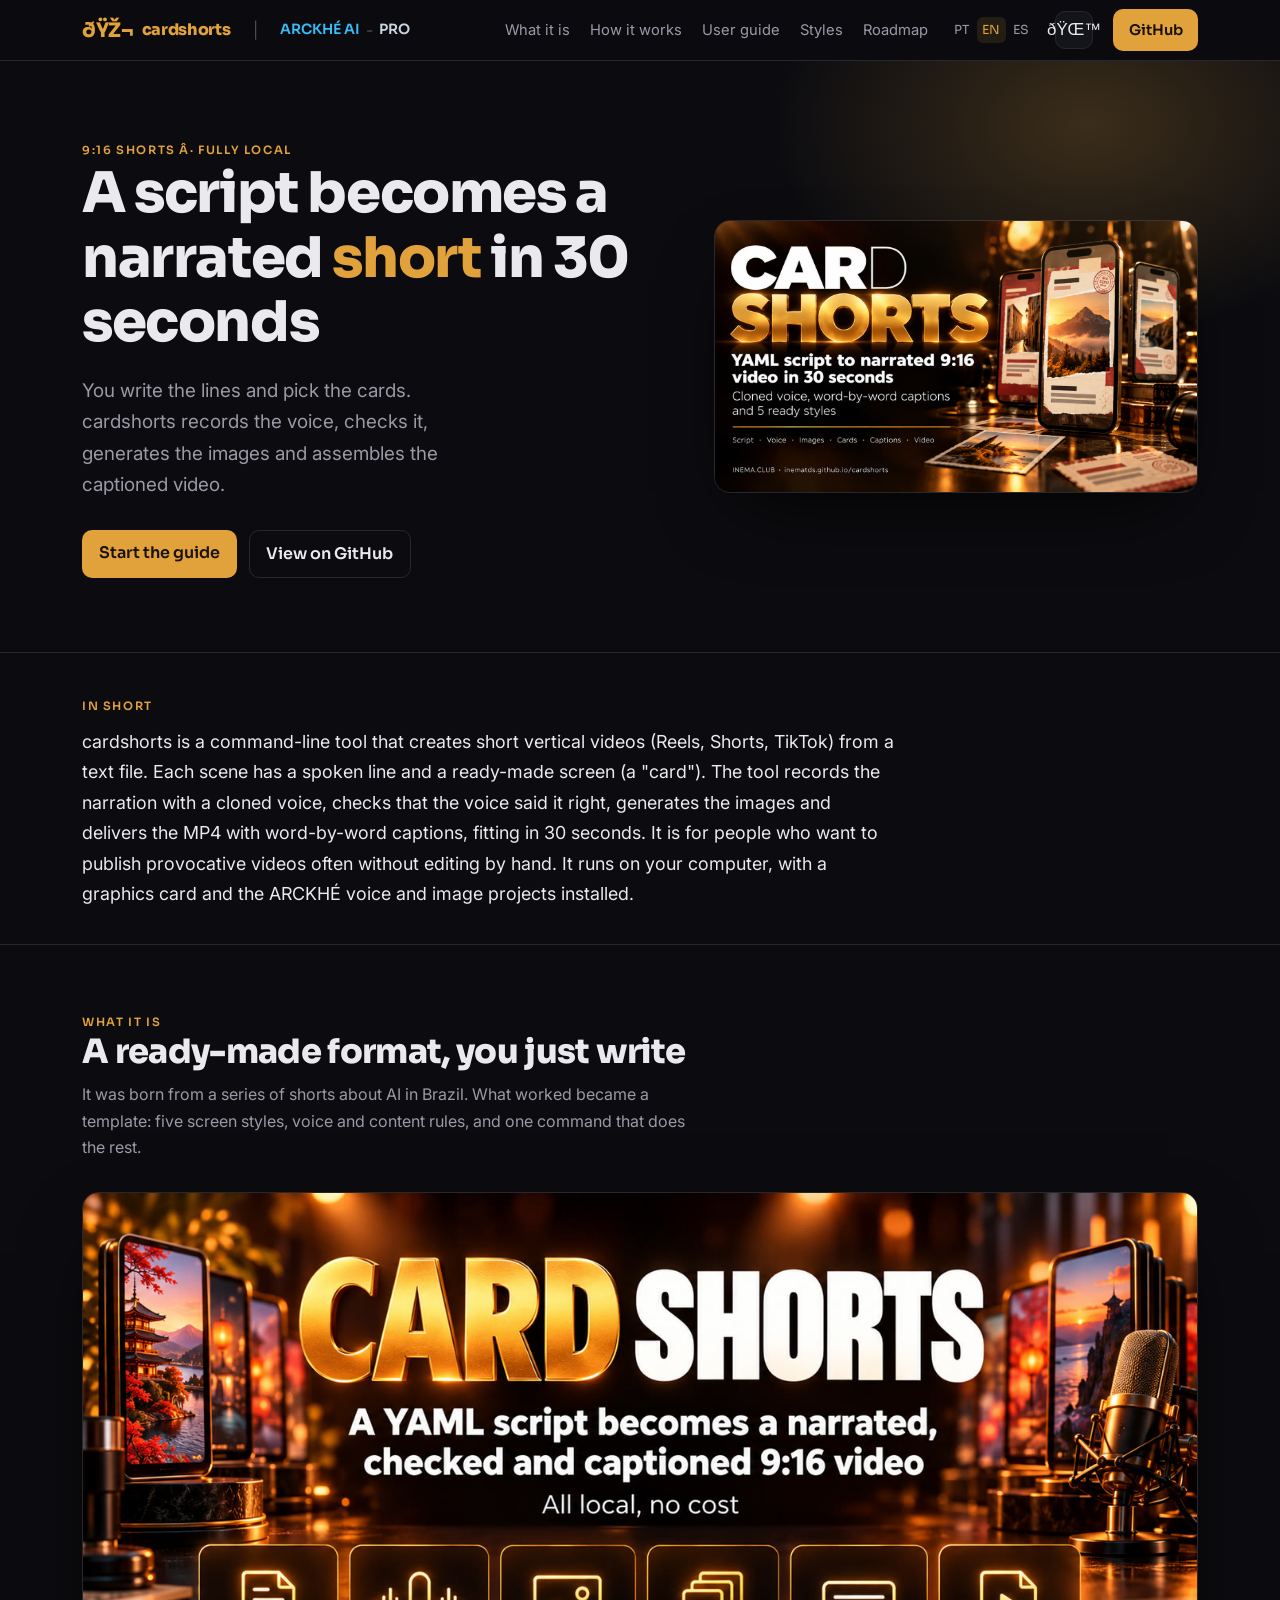
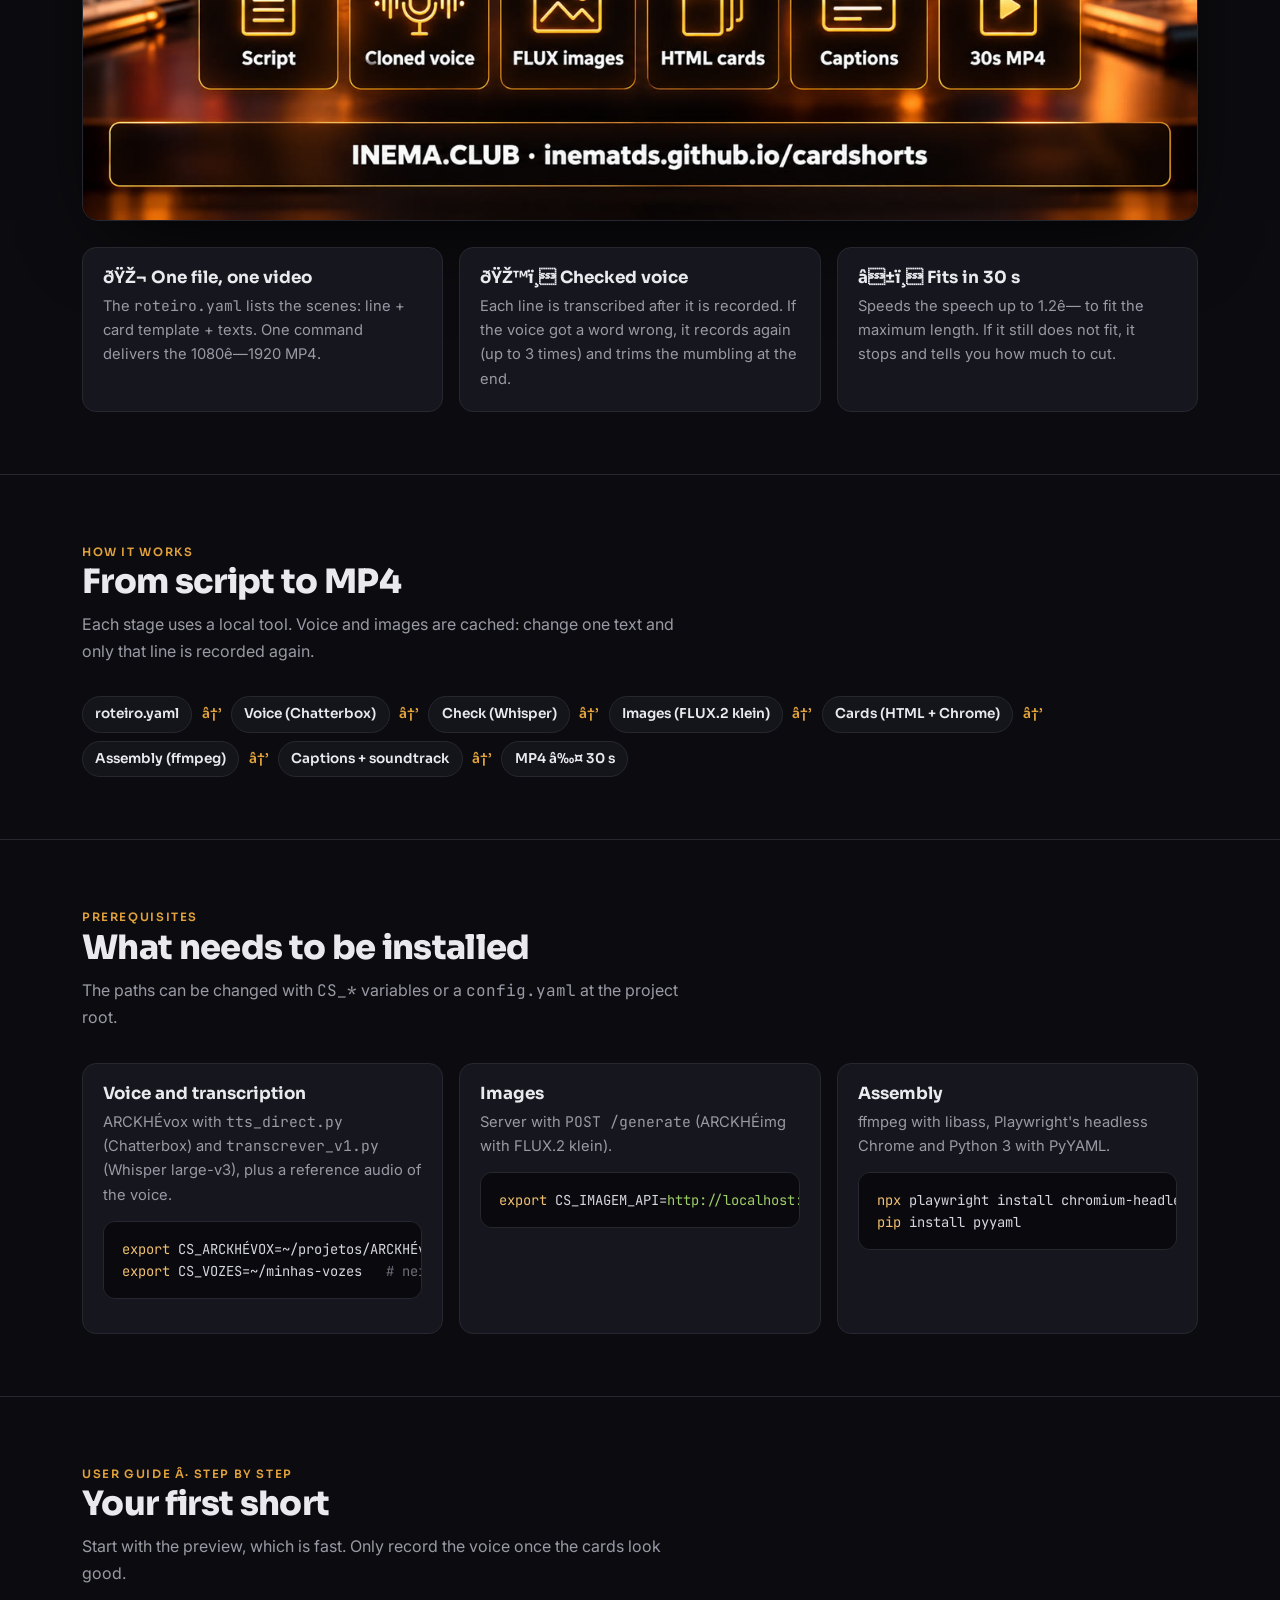
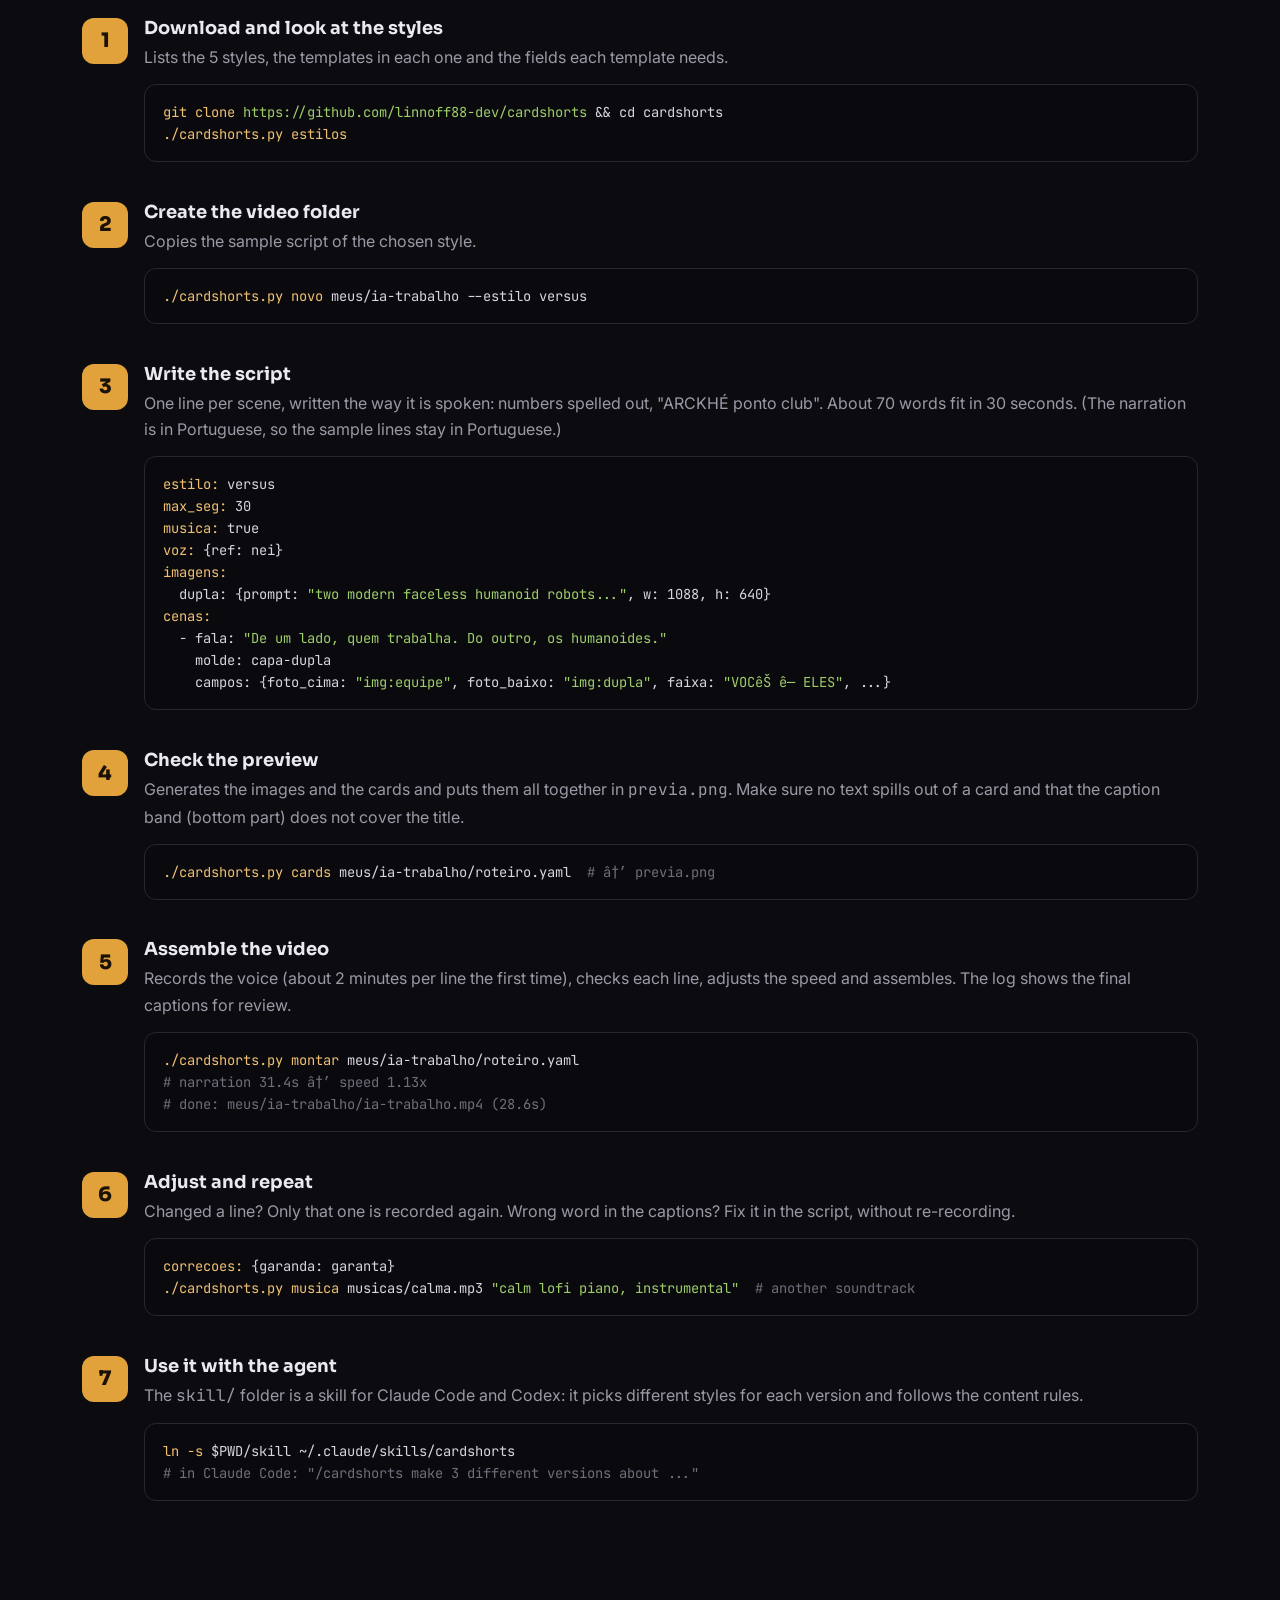
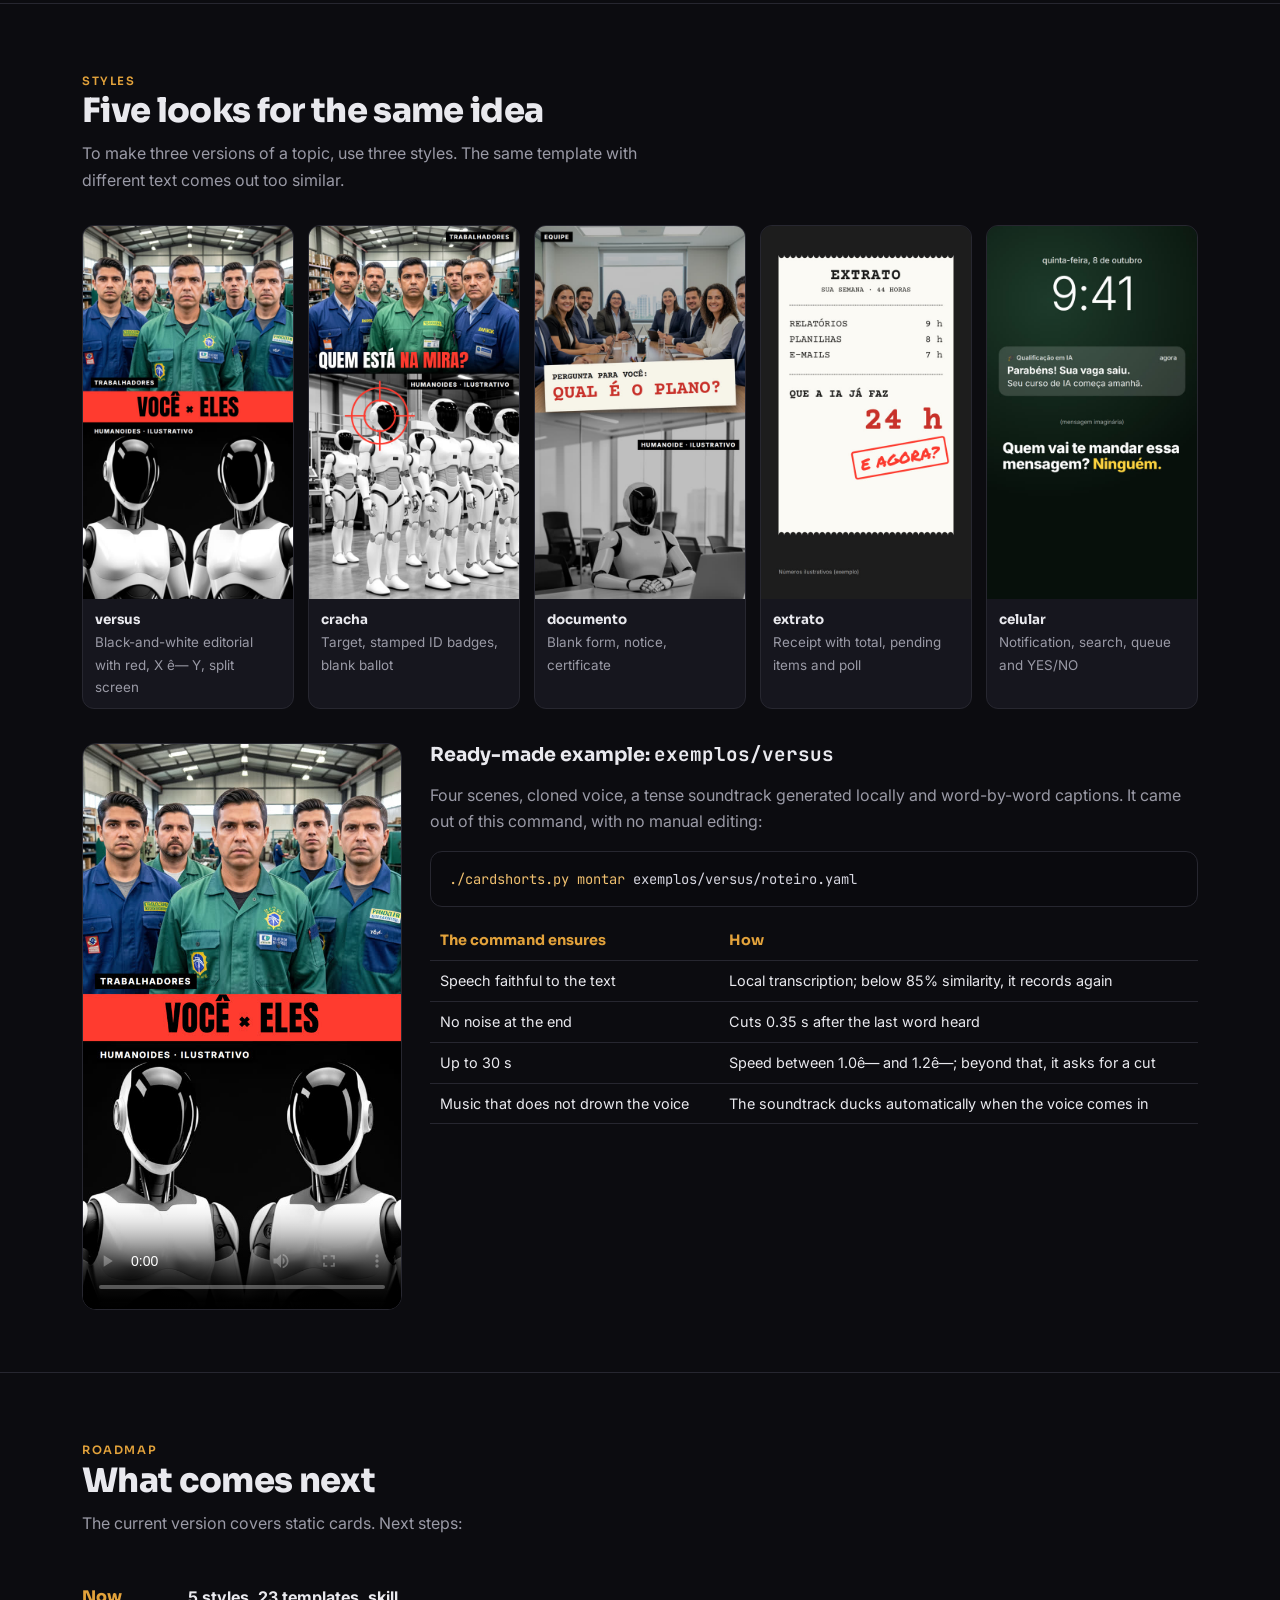
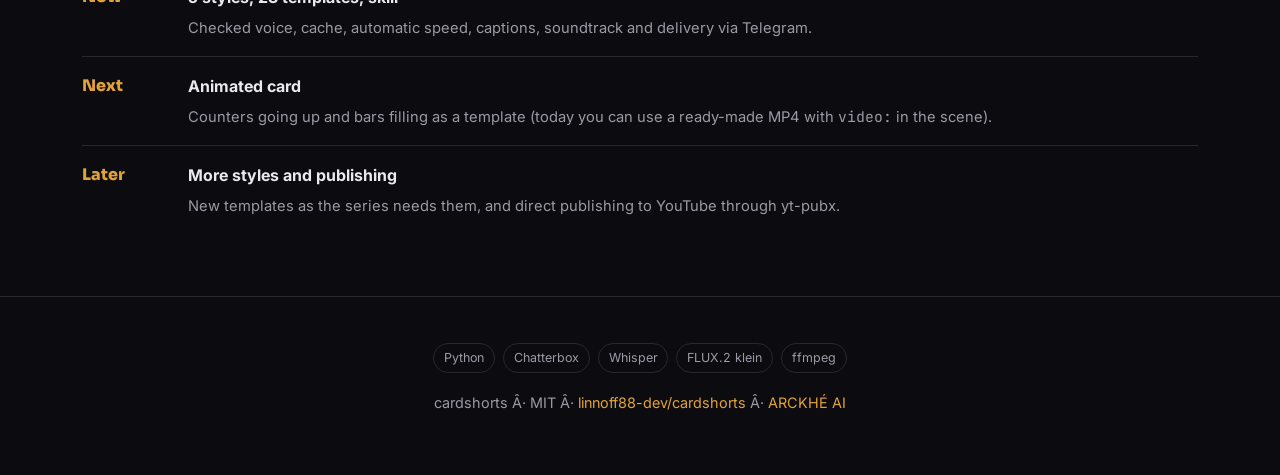
==== commit 89914af0: "fix: corrigir encoding UTF-8 + branding ARCKHÉ" ====
--- a/guia/en/index.html
+++ b/guia/en/index.html
@@ -164,9 +164,9 @@
   <p class="sub">It was born from a series of shorts about AI in Brazil. What worked became a template: five screen styles, voice and content rules, and one command that does the rest.</p>
   <figure style="margin:0 0 26px;border-radius:16px;overflow:hidden;border:1px solid var(--line);box-shadow:0 30px 80px -30px #000"><img src="../assets/banner-grade-en.jpg" alt="cardshorts stages: script, voice, images, cards, captions and video" loading="lazy" style="width:100%;display:block"></figure>
   <div class="grid g3">
-    <div class="card"><h3>ðŸŽ¬ One file, one video</h3><p>The <code>roteiro.yaml</code> lists the scenes: line + card template + texts. One command delivers the 1080Ã—1920 MP4.</p></div>
+    <div class="card"><h3>ðŸŽ¬ One file, one video</h3><p>The <code>roteiro.yaml</code> lists the scenes: line + card template + texts. One command delivers the 1080ê—1920 MP4.</p></div>
     <div class="card"><h3>ðŸŽ™ï¸ Checked voice</h3><p>Each line is transcribed after it is recorded. If the voice got a word wrong, it records again (up to 3 times) and trims the mumbling at the end.</p></div>
-    <div class="card"><h3>â±ï¸ Fits in 30 s</h3><p>Speeds the speech up to 1.2Ã— to fit the maximum length. If it still does not fit, it stops and tells you how much to cut.</p></div>
+    <div class="card"><h3>â±ï¸ Fits in 30 s</h3><p>Speeds the speech up to 1.2ê— to fit the maximum length. If it still does not fit, it stops and tells you how much to cut.</p></div>
   </div>
 </div></section>
 
@@ -229,7 +229,7 @@
 <span class="k">cenas:</span>
   - fala: <span class="s">"De um lado, quem trabalha. Do outro, os humanoides."</span>
     molde: capa-dupla
-    campos: {foto_cima: <span class="s">"img:equipe"</span>, foto_baixo: <span class="s">"img:dupla"</span>, faixa: <span class="s">"VOCÃŠ Ã— ELES"</span>, ...}</pre>
+    campos: {foto_cima: <span class="s">"img:equipe"</span>, foto_baixo: <span class="s">"img:dupla"</span>, faixa: <span class="s">"VOCêŠ ê— ELES"</span>, ...}</pre>
   </div></div>
 
   <div class="step"><div class="b">4</div><div>
@@ -266,7 +266,7 @@
   <h2>Five looks for the same idea</h2>
   <p class="sub">To make three versions of a topic, use three styles. The same template with different text comes out too similar.</p>
   <div class="estilos">
-    <figure><img src="../assets/estilo-versus.jpg" alt="versus style" loading="lazy"><figcaption><b>versus</b>Black-and-white editorial with red, X Ã— Y, split screen</figcaption></figure>
+    <figure><img src="../assets/estilo-versus.jpg" alt="versus style" loading="lazy"><figcaption><b>versus</b>Black-and-white editorial with red, X ê— Y, split screen</figcaption></figure>
     <figure><img src="../assets/estilo-cracha.jpg" alt="cracha style" loading="lazy"><figcaption><b>cracha</b>Target, stamped ID badges, blank ballot</figcaption></figure>
     <figure><img src="../assets/estilo-documento.jpg" alt="documento style" loading="lazy"><figcaption><b>documento</b>Blank form, notice, certificate</figcaption></figure>
     <figure><img src="../assets/estilo-extrato.jpg" alt="extrato style" loading="lazy"><figcaption><b>extrato</b>Receipt with total, pending items and poll</figcaption></figure>
@@ -282,7 +282,7 @@
         <tr><th>The command ensures</th><th>How</th></tr>
         <tr><td>Speech faithful to the text</td><td>Local transcription; below 85% similarity, it records again</td></tr>
         <tr><td>No noise at the end</td><td>Cuts 0.35 s after the last word heard</td></tr>
-        <tr><td>Up to 30 s</td><td>Speed between 1.0Ã— and 1.2Ã—; beyond that, it asks for a cut</td></tr>
+        <tr><td>Up to 30 s</td><td>Speed between 1.0ê— and 1.2ê—; beyond that, it asks for a cut</td></tr>
         <tr><td>Music that does not drown the voice</td><td>The soundtrack ducks automatically when the voice comes in</td></tr>
       </table></div>
     </div>
